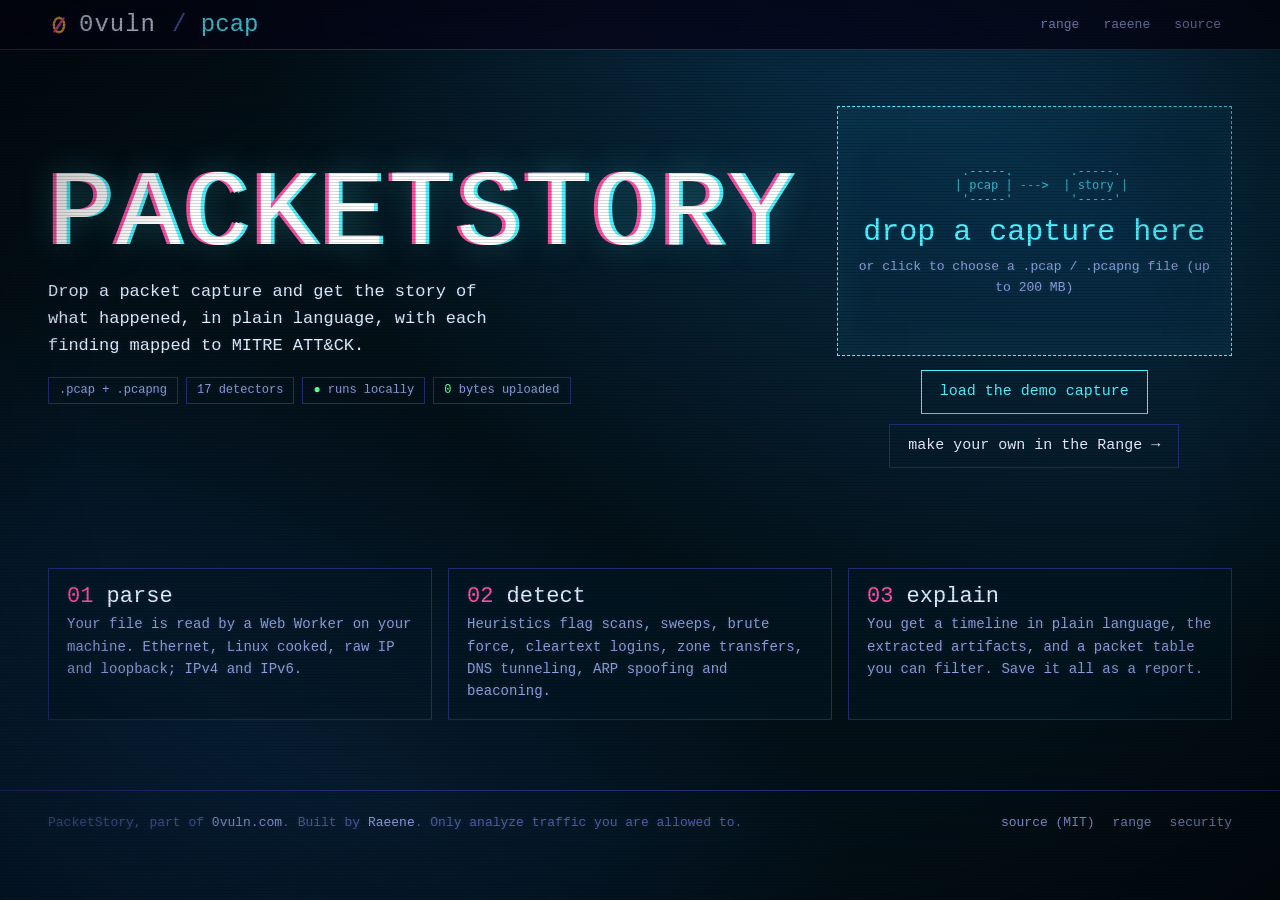
==== index.html @ c7eeff4c "PacketStory 2.0: pcapng, 17 detectors, artifacts, packet table, Range hand-off - pcapng (multi-inter" ====
<!doctype html>
<html lang="en">
<head>
<meta charset="utf-8">
<meta name="viewport" content="width=device-width,initial-scale=1">
<title>PacketStory: drop a capture, get the story</title>
<meta name="description" content="Drop a .pcap or .pcapng file and get the story of what happened in plain language: port scans, brute force, cleartext credentials, DNS tunneling, with MITRE ATT&amp;CK tags. Runs entirely in your browser.">
<link rel="canonical" href="https://pcap.0vuln.com/">
<meta property="og:type" content="website">
<meta property="og:url" content="https://pcap.0vuln.com/">
<meta property="og:title" content="PacketStory: drop a capture, get the story">
<meta property="og:description" content="Plain-language network forensics in your browser. Nothing is uploaded.">
<meta property="og:image" content="https://pcap.0vuln.com/og.png">
<meta name="twitter:card" content="summary_large_image">
<meta name="theme-color" content="#031018">
<link rel="icon" href="/favicon.svg" type="image/svg+xml">
<link rel="preload" href="/vt323.woff2" as="font" type="font/woff2" crossorigin>
<link rel="stylesheet" href="/app.css">
<script src="/app.js" defer></script>
</head>
<body>
<a class="skip" href="#main">skip to content</a>
<header class="ov">
  <a class="ov-logo" href="https://0vuln.com" aria-label="0vuln.com hub"><img src="/favicon.svg" alt="">0vuln</a><span class="ov-crumb">/ <b>pcap</b></span>
  <nav aria-label="0vuln sites"><a href="https://range.0vuln.com">range</a><a href="https://raeene.0vuln.com">raeene</a><a href="https://github.com/Raeene/pcap-site">source</a></nav>
</header>

<main id="main">
  <section class="intro" id="intro">
    <div>
      <h1 class="glitch">PACKETSTORY</h1>
      <p class="tag">Drop a packet capture and get the story of what happened, in plain language, with each finding mapped to MITRE ATT&amp;CK.</p>
      <ul class="badges"><li>.pcap + .pcapng</li><li>17 detectors</li><li><b>&#9679;</b> runs locally</li><li><b>0</b> bytes uploaded</li></ul>
    </div>
    <div>
      <div class="drop" id="drop" role="button" tabindex="0" aria-describedby="drop-help">
        <pre aria-hidden="true">  .-----.        .-----.
  | pcap | ---&gt;  | story |
  '-----'        '-----'</pre>
        <span class="big">drop a capture here</span>
        <span class="small" id="drop-help">or click to choose a .pcap / .pcapng file (up to 200 MB)</span>
      </div>
      <input id="file" type="file" accept=".pcap,.pcapng,.cap,.dmp" hidden>
      <div class="alt">
        <button class="btn" type="button" id="demo">load the demo capture</button>
        <a class="btn ghost" href="https://range.0vuln.com">make your own in the Range &rarr;</a>
      </div>
    </div>
  </section>
  <div id="status" role="status" aria-live="polite"></div>

  <ol class="how" id="how">
    <li><b>parse</b>Your file is read by a Web Worker on your machine. Ethernet, Linux cooked, raw IP and loopback; IPv4 and IPv6.</li>
    <li><b>detect</b>Heuristics flag scans, sweeps, brute force, cleartext logins, zone transfers, DNS tunneling, ARP spoofing and beaconing.</li>
    <li><b>explain</b>You get a timeline in plain language, the extracted artifacts, and a packet table you can filter. Save it all as a report.</li>
  </ol>

  <div id="out"></div>
</main>

<footer class="foot">
  <span>PacketStory, part of <a href="https://0vuln.com">0vuln.com</a>. Built by <a href="https://raeene.0vuln.com">Raeene</a>. Only analyze traffic you are allowed to.</span>
  <nav aria-label="Footer"><a href="https://github.com/Raeene/pcap-site">source (MIT)</a><a href="https://range.0vuln.com">range</a><a href="https://0vuln.com/.well-known/security.txt">security</a></nav>
</footer>
</body>
</html>
---- app.css ----
/* ---- 0vuln shared core (same block on every 0vuln.com site) ---- */
@font-face{font-family:"VT323";src:url("/vt323.woff2") format("woff2");font-display:swap}
:root{--bg:#05061a;--panel:rgba(11,15,50,.66);--panel2:rgba(20,26,80,.5);--ink:#e7ecff;--dim:#929edb;--faint:#525da3;--line:#242d74;
--amb:#ffb938;--cy:#4df3ff;--mg:#ff4fa3;--ok:#6bff95;--red:#ff5470;--acc:var(--cy);--glow:rgba(77,243,255,.35);
--mono:ui-monospace,"JetBrains Mono","Cascadia Mono","SF Mono",Menlo,Consolas,"Liberation Mono",monospace;--pix:"VT323",var(--mono);--pad:clamp(16px,4vw,48px)}
*,*::before,*::after{box-sizing:border-box}
[hidden]{display:none!important}
html{background:var(--bg);-webkit-text-size-adjust:100%;color-scheme:dark}
body{margin:0;min-height:100vh;color:var(--ink);font:15px/1.6 var(--mono);background:var(--bg);text-shadow:0 0 5px rgba(140,170,255,.18)}
body::after{content:"";position:fixed;inset:0;pointer-events:none;z-index:90;background:repeating-linear-gradient(0deg,rgba(0,0,0,.15) 0 1px,transparent 1px 3px),radial-gradient(ellipse at center,transparent 62%,rgba(0,0,0,.5) 100%)}
a{color:var(--acc);text-underline-offset:3px}a:hover{color:var(--ink)}
:focus-visible{outline:2px solid var(--acc);outline-offset:3px}
::selection{background:var(--acc);color:#0b0b14;text-shadow:none}
.skip{position:absolute;left:-999px;top:8px;z-index:100;background:var(--acc);color:#0b0b14;padding:6px 12px;text-shadow:none}.skip:focus{left:8px}
.ov{position:sticky;top:0;z-index:40;display:flex;align-items:center;flex-wrap:wrap;gap:6px 16px;padding:10px var(--pad);background:rgba(5,6,26,.8);-webkit-backdrop-filter:blur(10px);backdrop-filter:blur(10px);border-bottom:1px solid var(--line);font-size:13px;line-height:1}
.ov-logo{display:inline-flex;align-items:center;gap:9px;color:var(--ink);text-decoration:none;font:24px/1 var(--pix);letter-spacing:1px}
.ov-logo img{width:22px;height:22px;display:block}.ov-logo:hover{color:var(--acc)}
.ov-crumb{color:var(--faint);font:24px/1 var(--pix)}.ov-crumb b{color:var(--acc);font-weight:400}
.ov nav{margin-left:auto;display:flex;flex-wrap:wrap;gap:2px}
.ov nav a{color:var(--dim);text-decoration:none;padding:7px 10px;border:1px solid transparent;transition:color .15s,border-color .15s}
.ov nav a:hover{color:var(--ink);border-color:var(--line)}
.ov nav a[aria-current]{color:var(--acc);border-color:var(--acc)}
.ov nav a span{color:var(--mg)}
.glitch{position:relative;margin:0;font:400 1em/.85 var(--pix);color:#fff;letter-spacing:.03em;text-shadow:-.035em 0 var(--mg),.035em 0 var(--cy),0 0 .3em var(--glow)}
.btn{display:inline-flex;align-items:center;gap:10px;padding:9px 18px;border:1px solid var(--acc);background:transparent;color:var(--acc);font:inherit;text-decoration:none;cursor:pointer;text-shadow:none;transition:background .15s,color .15s,box-shadow .15s,transform .15s}
.btn:hover,.btn:focus-visible{background:var(--acc);color:#0b0b14;box-shadow:0 0 26px var(--glow)}
.btn.ghost{border-color:var(--line);color:var(--ink)}.btn.ghost:hover{background:var(--panel2);color:var(--ink);border-color:var(--acc)}
.chips{list-style:none;margin:0;padding:0;display:flex;flex-wrap:wrap;gap:6px}
.chips li{font-size:12px;padding:2px 9px;border:1px solid var(--line);color:var(--dim)}
.foot{position:relative;z-index:2;display:flex;flex-wrap:wrap;justify-content:space-between;gap:10px 24px;padding:22px var(--pad);border-top:1px solid var(--line);color:var(--faint);font-size:13px}
.foot a{color:var(--dim);text-decoration:none}.foot a:hover{color:var(--acc)}
.foot nav{display:flex;flex-wrap:wrap;gap:6px 18px}
.sr{position:absolute;width:1px;height:1px;overflow:hidden;clip-path:inset(50%);white-space:nowrap}
@media (prefers-reduced-motion:reduce){*,*::before,*::after{animation-duration:.001ms!important;animation-iteration-count:1!important;transition-duration:.001ms!important;scroll-behavior:auto!important}}
@media (max-width:640px){.ov{gap:4px 10px}.ov nav{margin-left:0;width:100%}.ov nav a{padding:6px 8px}}
/* ---- end shared core ---- */
/* ---- packetstory ---- */
body{background:radial-gradient(ellipse at 85% -10%,#0b3a5a 0,transparent 55%),radial-gradient(ellipse at -10% 110%,#0a2a4d 0,transparent 50%),#031018 fixed}
main{max-width:1280px;margin:0 auto;padding:36px var(--pad) 70px}
.intro{display:grid;grid-template-columns:1fr 1fr;gap:40px;align-items:center;padding:20px 0 10px}
.intro h1{font-size:clamp(56px,8.5vw,108px)}
.intro .tag{margin:16px 0 18px;font-size:17px;max-width:44ch}
.badges{display:flex;flex-wrap:wrap;gap:8px;margin:0;padding:0;list-style:none}
.badges li{font-size:12px;padding:3px 10px;border:1px solid var(--line);color:var(--dim)}.badges li b{color:var(--ok);font-weight:400}
.drop{display:flex;flex-direction:column;align-items:center;justify-content:center;gap:10px;min-height:250px;padding:30px 20px;border:1px dashed var(--cy);text-align:center;cursor:pointer;background:rgba(10,60,90,.22);box-shadow:inset 0 0 50px rgba(77,243,255,.06);transition:background .15s,box-shadow .15s,border-style .15s}
.drop:hover,.drop:focus-visible,.drop.on,body.dragging .drop{border-style:solid;background:rgba(10,60,90,.45);box-shadow:0 0 30px rgba(77,243,255,.25),inset 0 0 60px rgba(77,243,255,.1);outline:0}
.drop .big{font:400 30px/1 var(--pix);color:var(--cy)}
.drop .small{font-size:13px;color:var(--dim)}
.drop pre{margin:0;color:var(--cy);opacity:.7;font-size:12px;line-height:1.2}
.alt{display:flex;flex-wrap:wrap;gap:10px;justify-content:center;margin-top:14px}
.how{display:grid;grid-template-columns:repeat(3,1fr);gap:16px;margin:46px 0 0;padding:0;list-style:none;counter-reset:s}
.how li{padding:16px 18px;border:1px solid var(--line);background:rgba(3,22,36,.55);color:var(--dim);font-size:14px}
.how li b{display:block;font:400 22px/1.1 var(--pix);color:var(--ink);margin-bottom:4px}
.how li b::before{counter-increment:s;content:"0" counter(s) " ";color:var(--mg)}
#status{margin:20px 0 0;min-height:1.6em;color:var(--dim)}
#status.err{color:var(--red)}
.prog{height:6px;margin-top:8px;background:rgba(77,243,255,.1)}.prog i{display:block;height:100%;width:0;background:var(--cy);box-shadow:0 0 10px var(--cy);transition:width .15s}
h2{margin:40px 0 14px;font:400 30px/1 var(--pix);color:var(--cy)}h2::before{content:"## ";color:var(--mg)}
h2 small{font:13px var(--mono);color:var(--faint);margin-left:8px}
.bar-top{position:sticky;top:45px;z-index:20;display:flex;flex-wrap:wrap;align-items:center;gap:10px 16px;padding:12px 0;margin-top:10px;background:linear-gradient(#031018 70%,transparent);}
.bar-top .file{font:400 26px/1 var(--pix);color:var(--ink);word-break:break-all}.bar-top .file small{font:12px var(--mono);color:var(--faint);margin-left:8px}
.bar-top .sp{flex:1}
.tiles{display:grid;grid-template-columns:repeat(auto-fit,minmax(150px,1fr));gap:12px;margin-top:8px}
.tile{padding:14px 16px;border:1px solid var(--line);background:rgba(3,22,36,.6)}
.tile b{display:block;font:400 36px/1 var(--pix);color:var(--ink)}.tile span{font-size:12px;color:var(--faint)}
.tile.alert b{color:var(--red)}.tile.warn b{color:var(--amb)}.tile.ok b{color:var(--ok)}
.tl-svg{display:block;width:100%;height:110px;border:1px solid var(--line);background:rgba(3,22,36,.55)}
.tl-axis{display:flex;justify-content:space-between;font-size:11px;color:var(--faint);margin-top:4px}
.story{list-style:none;margin:0;padding:0;border-left:2px solid var(--line)}
.story li{position:relative;display:grid;grid-template-columns:96px 1fr;gap:4px 14px;padding:10px 0 10px 18px}
.story li::before{content:"";position:absolute;left:-6px;top:16px;width:10px;height:10px;background:var(--faint)}
.story li.alert::before{background:var(--red);box-shadow:0 0 10px var(--red)}.story li.warn::before{background:var(--amb);box-shadow:0 0 8px var(--amb)}
.story .t{color:var(--faint);font-size:13px;padding-top:2px}
.story .x{color:var(--ink)}.story li.alert .x{color:#ffc2cc}.story li.info .x{color:var(--dim)}
.story .m{display:flex;flex-wrap:wrap;gap:6px 14px;grid-column:2;font-size:12px}
.story .m a{color:var(--cy)}.story .m button{background:none;border:0;padding:0;color:var(--dim);font:inherit;cursor:pointer;text-decoration:underline;text-underline-offset:3px}.story .m button:hover{color:var(--ink)}
.sev{display:inline-block;padding:0 6px;font-size:11px;border:1px solid currentColor;margin-right:6px;vertical-align:1px}.alert .sev{color:var(--red)}.warn .sev{color:var(--amb)}.info .sev{color:var(--faint)}
.clean{padding:18px;border:1px solid var(--line);color:var(--ok)}
.cols{display:grid;grid-template-columns:repeat(auto-fit,minmax(min(100%,380px),1fr));gap:0 28px}
.hb{display:grid;grid-template-columns:minmax(80px,auto) 1fr auto;gap:6px 12px;align-items:center;font-size:13px}
.hb button{all:unset;cursor:pointer;color:var(--ink);overflow:hidden;text-overflow:ellipsis;white-space:nowrap}.hb button:hover,.hb button:focus-visible{color:var(--cy);text-decoration:underline}
.hb .track{height:10px;background:rgba(77,243,255,.07)}.hb .track i{display:block;height:100%;background:linear-gradient(90deg,var(--cy),var(--mg))}
.hb .n{color:var(--dim);text-align:right;font-variant-numeric:tabular-nums}
.tbl{width:100%;border-collapse:collapse;font-size:13px}
.tbl th{text-align:left;font-weight:400;color:var(--faint);border-bottom:1px solid var(--line);padding:6px 8px;white-space:nowrap}
.tbl td{padding:5px 8px;border-bottom:1px solid rgba(36,45,116,.45);vertical-align:top}
.tbl tr:hover td{background:rgba(77,243,255,.05)}
.tbl .num{text-align:right;font-variant-numeric:tabular-nums;color:var(--dim)}
.tbl .muted{color:var(--dim)}
.scroll{overflow-x:auto;border:1px solid var(--line);background:rgba(3,22,36,.55)}
.pkts{max-height:560px;overflow:auto}
.pkts thead th{position:sticky;top:0;background:#04162a}
.pkts td.info{white-space:pre;max-width:0;width:50%;overflow:hidden;text-overflow:ellipsis}
.pk-ARP td.p{color:var(--amb)}.pk-DNS td.p{color:var(--cy)}.pk-HTTP td.p,.pk-FTP td.p,.pk-Telnet td.p,.pk-IMAP td.p,.pk-POP3 td.p,.pk-SNMP td.p{color:var(--mg)}.pk-ICMP td.p{color:var(--ok)}
.filter{display:flex;gap:10px;align-items:center;margin-bottom:10px}
.filter input{flex:1;min-width:0;padding:9px 12px;border:1px solid var(--line);background:rgba(3,22,36,.8);color:var(--ink);font:inherit}
.filter input:focus{border-color:var(--cy);outline:0;box-shadow:0 0 0 1px var(--cy)}
.filter .cnt{color:var(--faint);font-size:12px;white-space:nowrap}
.hint{font-size:12px;color:var(--faint);margin:0 0 10px}.hint code{color:var(--dim)}
.masked{color:var(--amb)}
@media (max-width:900px){.intro{grid-template-columns:1fr}.how{grid-template-columns:1fr}.story li{grid-template-columns:1fr}.story .m{grid-column:1}.bar-top{position:static}}
@media print{body::after,.ov,.foot,.drop,.alt,.bar-top button,.filter,.pkts-wrap{display:none!important}}
.lnk{all:unset;cursor:pointer;color:var(--ink)}.lnk:hover,.lnk:focus-visible{color:var(--cy);text-decoration:underline}
.story li{grid-template-columns:96px minmax(0,1fr)}.story .x,.tbl td{overflow-wrap:anywhere}
.hb{grid-template-columns:minmax(0,max-content) minmax(60px,1fr) auto}.hb button{max-width:46vw}
@media (max-width:900px){.story li{grid-template-columns:minmax(0,1fr)}.bar-top .btn{padding:7px 12px}}
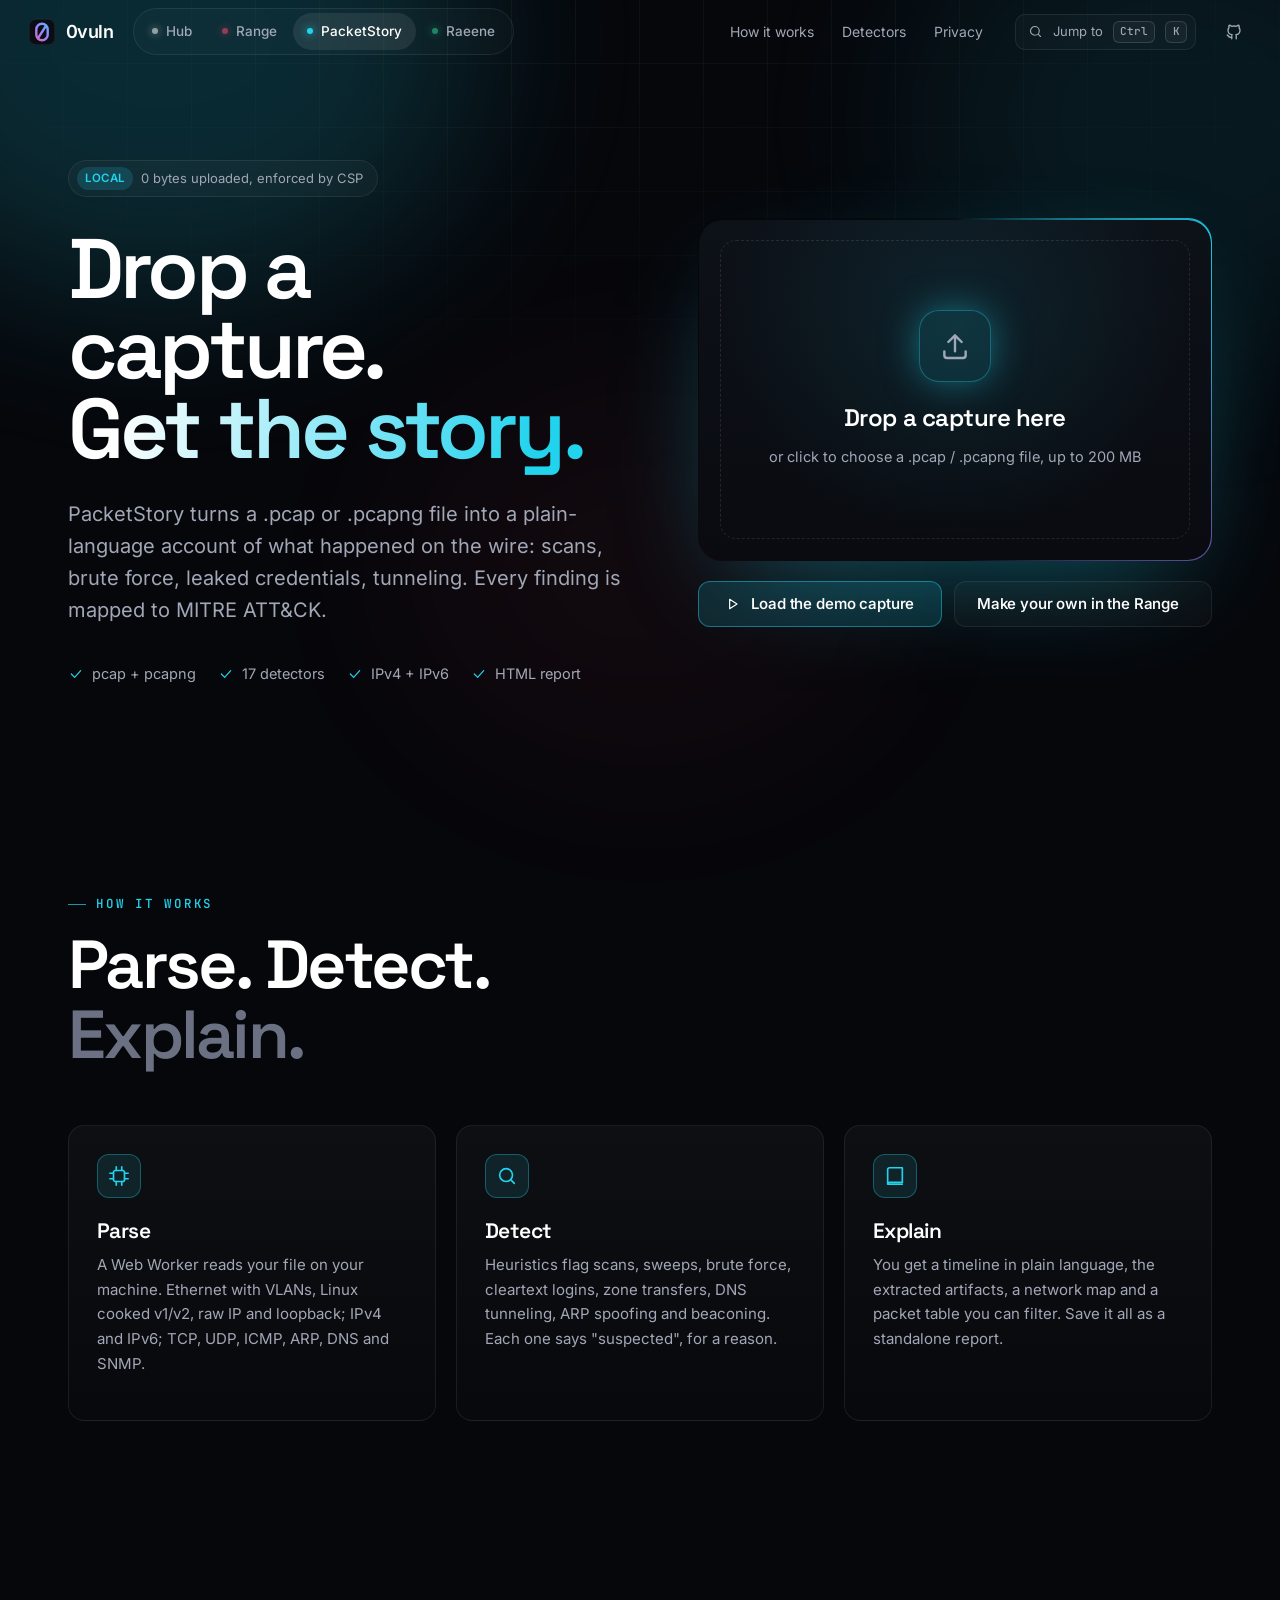
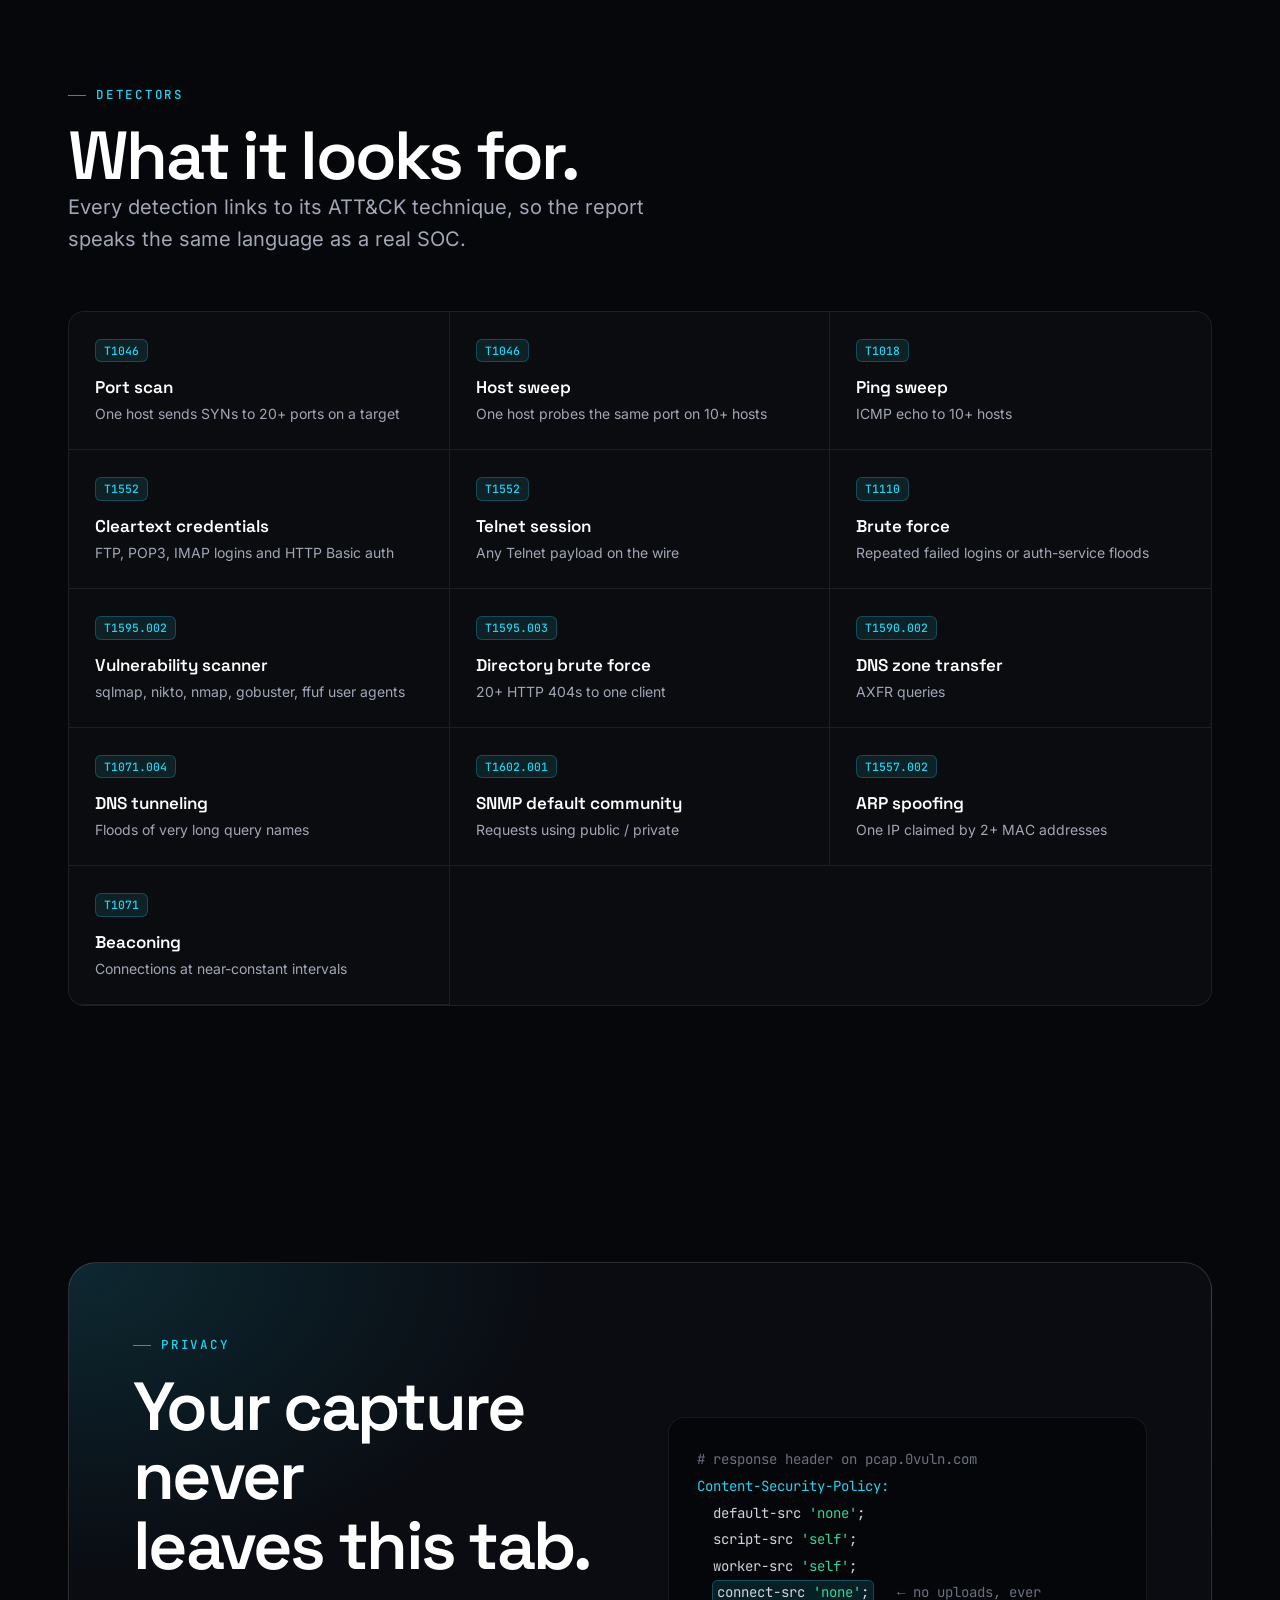
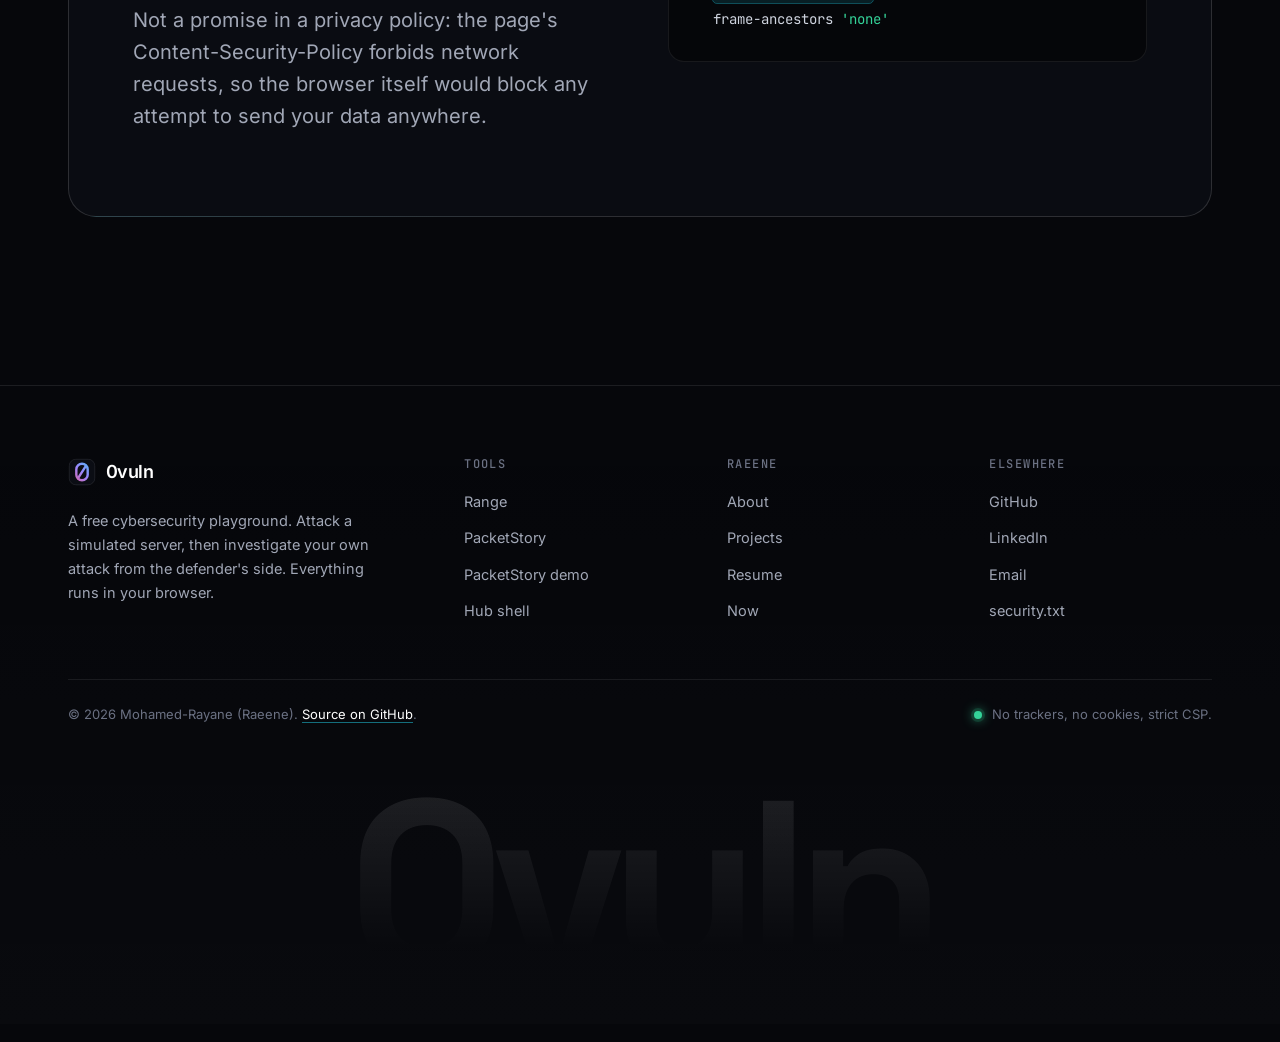
==== commit aa6fba02: "Full redo: sleek dark design shared across all 0vuln sites - One design system (ds.css/ds.js) on eve" ====
--- a/index.html
+++ b/index.html
@@ -1,5 +1,5 @@
 <!doctype html>
-<html lang="en">
+<html lang="en" class="no-js">
 <head>
 <meta charset="utf-8">
 <meta name="viewport" content="width=device-width,initial-scale=1">
@@ -7,60 +7,142 @@
 <meta name="description" content="Drop a .pcap or .pcapng file and get the story of what happened in plain language: port scans, brute force, cleartext credentials, DNS tunneling, with MITRE ATT&amp;CK tags. Runs entirely in your browser.">
 <link rel="canonical" href="https://pcap.0vuln.com/">
 <meta property="og:type" content="website">
+<meta property="og:site_name" content="0vuln">
 <meta property="og:url" content="https://pcap.0vuln.com/">
 <meta property="og:title" content="PacketStory: drop a capture, get the story">
-<meta property="og:description" content="Plain-language network forensics in your browser. Nothing is uploaded.">
+<meta property="og:description" content="Drop a .pcap or .pcapng file and get the story of what happened in plain language: port scans, brute force, cleartext credentials, DNS tunneling, with MITRE ATT&amp;CK tags. Runs entirely in your browser.">
 <meta property="og:image" content="https://pcap.0vuln.com/og.png">
 <meta name="twitter:card" content="summary_large_image">
-<meta name="theme-color" content="#031018">
+<meta name="theme-color" content="#06070b">
 <link rel="icon" href="/favicon.svg" type="image/svg+xml">
-<link rel="preload" href="/vt323.woff2" as="font" type="font/woff2" crossorigin>
-<link rel="stylesheet" href="/app.css">
-<script src="/app.js" defer></script>
+<link rel="preload" href="/fonts/inter.woff2" as="font" type="font/woff2" crossorigin>
+<link rel="preload" href="/fonts/space-grotesk.woff2" as="font" type="font/woff2" crossorigin>
+<link rel="stylesheet" href="/ds.css"><link rel="stylesheet" href="/app.css">
+<script src="/ds.js" defer></script><script src="/app.js" defer></script>
 </head>
-<body>
-<a class="skip" href="#main">skip to content</a>
-<header class="ov">
-  <a class="ov-logo" href="https://0vuln.com" aria-label="0vuln.com hub"><img src="/favicon.svg" alt="">0vuln</a><span class="ov-crumb">/ <b>pcap</b></span>
-  <nav aria-label="0vuln sites"><a href="https://range.0vuln.com">range</a><a href="https://raeene.0vuln.com">raeene</a><a href="https://github.com/Raeene/pcap-site">source</a></nav>
+<body data-site="pcap">
+<a class="skip" href="#main">Skip to content</a>
+<div class="bg-fx" aria-hidden="true"><i></i><i></i><i></i></div>
+<header class="nav" id="top">
+  <div class="wrap">
+    <a class="logo" href="https://0vuln.com/" aria-label="0vuln home"><img src="/favicon.svg" alt="" width="28" height="28"><span>0vuln</span></a>
+    <nav class="sites" aria-label="0vuln sites"><a class="s-hub" href="https://0vuln.com/">Hub</a><a class="s-range" href="https://range.0vuln.com/">Range</a><a class="s-pcap" href="https://pcap.0vuln.com/" aria-current="page">PacketStory</a><a class="s-raeene" href="https://raeene.0vuln.com/">Raeene</a></nav>
+    <span class="sp"></span>
+    <nav class="subnav" aria-label="On this site"><a href="/#how">How it works</a><a href="/#detectors">Detectors</a><a href="/#privacy">Privacy</a></nav>
+    <button class="k-btn" type="button" data-cmdk aria-label="Open command menu"><svg viewBox="0 0 24 24" fill="none" stroke="currentColor" stroke-width="1.8" stroke-linecap="round" stroke-linejoin="round" aria-hidden="true"><circle cx="11" cy="11" r="7"/><path d="m20 20-3.5-3.5"/></svg><span class="k-label">Jump to</span><span class="kbd k-mod">Ctrl</span><span class="kbd">K</span></button>
+    <a class="icon-btn gh" href="https://github.com/Raeene/pcap-site" aria-label="Source code on GitHub"><svg viewBox="0 0 24 24" fill="none" stroke="currentColor" stroke-width="1.8" stroke-linecap="round" stroke-linejoin="round" aria-hidden="true"><path d="M9 19c-4.3 1.4-4.3-2.5-6-3m12 5v-3.5c0-1 .1-1.4-.5-2 2.8-.3 5.5-1.4 5.5-6a4.6 4.6 0 0 0-1.3-3.2 4.2 4.2 0 0 0-.1-3.2s-1.1-.3-3.5 1.3a12 12 0 0 0-6.2 0C6.5 2.8 5.4 3.1 5.4 3.1a4.2 4.2 0 0 0-.1 3.2A4.6 4.6 0 0 0 4 9.5c0 4.6 2.7 5.7 5.5 6-.6.6-.6 1.2-.5 2V21"/></svg></a>
+  </div>
 </header>
+<div class="drag-ov" aria-hidden="true"><div><svg viewBox="0 0 24 24" fill="none" stroke="currentColor" stroke-width="1.8" stroke-linecap="round" stroke-linejoin="round" aria-hidden="true"><path d="M12 16V4M7 9l5-5 5 5M4 16v3a2 2 0 0 0 2 2h12a2 2 0 0 0 2-2v-3"/></svg><b>Drop to analyze</b><span>Parsed on your machine. Nothing is uploaded.</span></div></div>
+<main id="main">
 
-<main id="main">
-  <section class="intro" id="intro">
-    <div>
-      <h1 class="glitch">PACKETSTORY</h1>
-      <p class="tag">Drop a packet capture and get the story of what happened, in plain language, with each finding mapped to MITRE ATT&amp;CK.</p>
-      <ul class="badges"><li>.pcap + .pcapng</li><li>17 detectors</li><li><b>&#9679;</b> runs locally</li><li><b>0</b> bytes uploaded</li></ul>
-    </div>
-    <div>
-      <div class="drop" id="drop" role="button" tabindex="0" aria-describedby="drop-help">
-        <pre aria-hidden="true">  .-----.        .-----.
-  | pcap | ---&gt;  | story |
-  '-----'        '-----'</pre>
-        <span class="big">drop a capture here</span>
-        <span class="small" id="drop-help">or click to choose a .pcap / .pcapng file (up to 200 MB)</span>
+  <div id="landing">
+    <section class="ps-hero">
+      <div class="wrap ps-grid">
+        <div>
+          <span class="pill rise"><b>LOCAL</b>0 bytes uploaded, enforced by CSP</span>
+          <h1 class="h-display rise d1">Drop a capture.<br><span class="grad-acc">Get the story.</span></h1>
+          <p class="lead rise d2">PacketStory turns a .pcap or .pcapng file into a plain-language account of what happened on the wire: scans, brute force, leaked credentials, tunneling. Every finding is mapped to MITRE ATT&amp;CK.</p>
+          <ul class="ps-badges rise d3"><li><svg viewBox="0 0 24 24" fill="none" stroke="currentColor" stroke-width="1.8" stroke-linecap="round" stroke-linejoin="round" aria-hidden="true"><path d="m5 12 5 5 9-10"/></svg>pcap + pcapng</li><li><svg viewBox="0 0 24 24" fill="none" stroke="currentColor" stroke-width="1.8" stroke-linecap="round" stroke-linejoin="round" aria-hidden="true"><path d="m5 12 5 5 9-10"/></svg>17 detectors</li><li><svg viewBox="0 0 24 24" fill="none" stroke="currentColor" stroke-width="1.8" stroke-linecap="round" stroke-linejoin="round" aria-hidden="true"><path d="m5 12 5 5 9-10"/></svg>IPv4 + IPv6</li><li><svg viewBox="0 0 24 24" fill="none" stroke="currentColor" stroke-width="1.8" stroke-linecap="round" stroke-linejoin="round" aria-hidden="true"><path d="m5 12 5 5 9-10"/></svg>HTML report</li></ul>
+        </div>
+        <div class="rise d3">
+          <div class="drop" id="drop" role="button" tabindex="0" aria-describedby="drop-help">
+            <div class="drop-in">
+              <span class="drop-ic"><svg viewBox="0 0 24 24" fill="none" stroke="currentColor" stroke-width="1.8" stroke-linecap="round" stroke-linejoin="round" aria-hidden="true"><path d="M12 16V4M7 9l5-5 5 5M4 16v3a2 2 0 0 0 2 2h12a2 2 0 0 0 2-2v-3"/></svg></span>
+              <b>Drop a capture here</b>
+              <span id="drop-help">or click to choose a .pcap / .pcapng file, up to 200 MB</span>
+            </div>
+          </div>
+          <input id="file" type="file" accept=".pcap,.pcapng,.cap,.dmp" hidden>
+          <div class="drop-alt">
+            <button class="btn btn-acc" type="button" id="demo"><svg viewBox="0 0 24 24" fill="none" stroke="currentColor" stroke-width="1.8" stroke-linecap="round" stroke-linejoin="round" aria-hidden="true"><path d="M7 5v14l11-7z"/></svg>Load the demo capture</button>
+            <a class="btn btn-ghost" href="https://range.0vuln.com/">Make your own in the Range<svg class="arrow" viewBox="0 0 24 24" fill="none" stroke="currentColor" stroke-width="1.8" stroke-linecap="round" stroke-linejoin="round" aria-hidden="true"><path d="M5 12h14M13 6l6 6-6 6"/></svg></a>
+          </div>
+          <div id="status" role="status" aria-live="polite"></div>
+        </div>
       </div>
-      <input id="file" type="file" accept=".pcap,.pcapng,.cap,.dmp" hidden>
-      <div class="alt">
-        <button class="btn" type="button" id="demo">load the demo capture</button>
-        <a class="btn ghost" href="https://range.0vuln.com">make your own in the Range &rarr;</a>
+    </section>
+
+    <section class="section" id="how">
+      <div class="wrap">
+        <div class="section-head reveal"><p class="eyebrow">How it works</p><h2 class="h-1">Parse. Detect.<br><span class="dim">Explain.</span></h2></div>
+        <div class="grid g3">
+          <div class="card reveal"><span class="ic"><svg viewBox="0 0 24 24" fill="none" stroke="currentColor" stroke-width="1.8" stroke-linecap="round" stroke-linejoin="round" aria-hidden="true"><rect x="6" y="6" width="12" height="12" rx="2"/><path d="M9 2v4M15 2v4M9 18v4M15 18v4M2 9h4M2 15h4M18 9h4M18 15h4"/></svg></span><h3>Parse</h3><p>A Web Worker reads your file on your machine. Ethernet with VLANs, Linux cooked v1/v2, raw IP and loopback; IPv4 and IPv6; TCP, UDP, ICMP, ARP, DNS and SNMP.</p></div>
+          <div class="card reveal d1"><span class="ic"><svg viewBox="0 0 24 24" fill="none" stroke="currentColor" stroke-width="1.8" stroke-linecap="round" stroke-linejoin="round" aria-hidden="true"><circle cx="11" cy="11" r="7"/><path d="m20 20-3.5-3.5"/></svg></span><h3>Detect</h3><p>Heuristics flag scans, sweeps, brute force, cleartext logins, zone transfers, DNS tunneling, ARP spoofing and beaconing. Each one says "suspected", for a reason.</p></div>
+          <div class="card reveal d2"><span class="ic"><svg viewBox="0 0 24 24" fill="none" stroke="currentColor" stroke-width="1.8" stroke-linecap="round" stroke-linejoin="round" aria-hidden="true"><path d="M4 19V5a2 2 0 0 1 2-2h14v16H6a2 2 0 0 0-2 2zm0 0a2 2 0 0 0 2 2h14"/></svg></span><h3>Explain</h3><p>You get a timeline in plain language, the extracted artifacts, a network map and a packet table you can filter. Save it all as a standalone report.</p></div>
+        </div>
+      </div>
+    </section>
+
+    <section class="section" id="detectors">
+      <div class="wrap">
+        <div class="section-head reveal"><p class="eyebrow">Detectors</p><h2 class="h-1">What it looks for.</h2><p class="lead">Every detection links to its ATT&amp;CK technique, so the report speaks the same language as a real SOC.</p></div>
+        <div class="det-grid reveal">
+          <div class="det"><span class="tid">T1046</span><b>Port scan</b><p>One host sends SYNs to 20+ ports on a target</p></div>
+          <div class="det"><span class="tid">T1046</span><b>Host sweep</b><p>One host probes the same port on 10+ hosts</p></div>
+          <div class="det"><span class="tid">T1018</span><b>Ping sweep</b><p>ICMP echo to 10+ hosts</p></div>
+          <div class="det"><span class="tid">T1552</span><b>Cleartext credentials</b><p>FTP, POP3, IMAP logins and HTTP Basic auth</p></div>
+          <div class="det"><span class="tid">T1552</span><b>Telnet session</b><p>Any Telnet payload on the wire</p></div>
+          <div class="det"><span class="tid">T1110</span><b>Brute force</b><p>Repeated failed logins or auth-service floods</p></div>
+          <div class="det"><span class="tid">T1595.002</span><b>Vulnerability scanner</b><p>sqlmap, nikto, nmap, gobuster, ffuf user agents</p></div>
+          <div class="det"><span class="tid">T1595.003</span><b>Directory brute force</b><p>20+ HTTP 404s to one client</p></div>
+          <div class="det"><span class="tid">T1590.002</span><b>DNS zone transfer</b><p>AXFR queries</p></div>
+          <div class="det"><span class="tid">T1071.004</span><b>DNS tunneling</b><p>Floods of very long query names</p></div>
+          <div class="det"><span class="tid">T1602.001</span><b>SNMP default community</b><p>Requests using public / private</p></div>
+          <div class="det"><span class="tid">T1557.002</span><b>ARP spoofing</b><p>One IP claimed by 2+ MAC addresses</p></div>
+          <div class="det"><span class="tid">T1071</span><b>Beaconing</b><p>Connections at near-constant intervals</p></div>
+        </div>
+      </div>
+    </section>
+
+    <section class="section" id="privacy">
+      <div class="wrap">
+        <div class="priv reveal">
+          <div>
+            <p class="eyebrow">Privacy</p>
+            <h2 class="h-1">Your capture never<br>leaves this tab.</h2>
+            <p class="lead">Not a promise in a privacy policy: the page's Content-Security-Policy forbids network requests, so the browser itself would block any attempt to send your data anywhere.</p>
+          </div>
+          <pre class="csp"><span class="d"># response header on pcap.0vuln.com</span>
+<span class="k">Content-Security-Policy:</span>
+  default-src <span class="s">'none'</span>;
+  script-src <span class="s">'self'</span>;
+  worker-src <span class="s">'self'</span>;
+  <span class="hl">connect-src <span class="s">'none'</span>;</span>   <span class="d">&larr; no uploads, ever</span>
+  frame-ancestors <span class="s">'none'</span></pre>
+        </div>
+      </div>
+    </section>
+  </div>
+
+  <div id="dash" hidden>
+    <div class="dash-bar">
+      <div class="wrap db-in">
+        <div class="db-file"><span class="db-ic"><svg viewBox="0 0 24 24" fill="none" stroke="currentColor" stroke-width="1.8" stroke-linecap="round" stroke-linejoin="round" aria-hidden="true"><path d="M14 3H6a2 2 0 0 0-2 2v14a2 2 0 0 0 2 2h12a2 2 0 0 0 2-2V9z"/><path d="M14 3v6h6"/></svg></span><div><b id="db-name">capture.pcap</b><span id="db-meta"></span></div></div>
+        <nav class="db-tabs" aria-label="Report sections"><a href="#s-overview">Overview</a><a href="#s-story">Story</a><a href="#s-artifacts" id="tab-art">Artifacts</a><a href="#s-network">Network</a><a href="#s-packets">Packets</a></nav>
+        <div class="db-act"><button class="btn btn-ghost btn-sm" type="button" id="again"><svg viewBox="0 0 24 24" fill="none" stroke="currentColor" stroke-width="1.8" stroke-linecap="round" stroke-linejoin="round" aria-hidden="true"><path d="M12 16V4M7 9l5-5 5 5M4 16v3a2 2 0 0 0 2 2h12a2 2 0 0 0 2-2v-3"/></svg>New file</button><button class="btn btn-primary btn-sm" type="button" id="save"><svg viewBox="0 0 24 24" fill="none" stroke="currentColor" stroke-width="1.8" stroke-linecap="round" stroke-linejoin="round" aria-hidden="true"><path d="M12 4v12M7 11l5 5 5-5M4 16v3a2 2 0 0 0 2 2h12a2 2 0 0 0 2-2v-3"/></svg>Save report</button></div>
       </div>
     </div>
-  </section>
-  <div id="status" role="status" aria-live="polite"></div>
-
-  <ol class="how" id="how">
-    <li><b>parse</b>Your file is read by a Web Worker on your machine. Ethernet, Linux cooked, raw IP and loopback; IPv4 and IPv6.</li>
-    <li><b>detect</b>Heuristics flag scans, sweeps, brute force, cleartext logins, zone transfers, DNS tunneling, ARP spoofing and beaconing.</li>
-    <li><b>explain</b>You get a timeline in plain language, the extracted artifacts, and a packet table you can filter. Save it all as a report.</li>
-  </ol>
-
-  <div id="out"></div>
+    <div class="wrap" id="out"></div>
+  </div>
 </main>
-
 <footer class="foot">
-  <span>PacketStory, part of <a href="https://0vuln.com">0vuln.com</a>. Built by <a href="https://raeene.0vuln.com">Raeene</a>. Only analyze traffic you are allowed to.</span>
-  <nav aria-label="Footer"><a href="https://github.com/Raeene/pcap-site">source (MIT)</a><a href="https://range.0vuln.com">range</a><a href="https://0vuln.com/.well-known/security.txt">security</a></nav>
+  <div class="wrap">
+    <div class="foot-grid">
+      <div>
+        <a class="logo" href="https://0vuln.com/"><img src="/favicon.svg" alt="" width="28" height="28"><span>0vuln</span></a>
+        <p class="blurb">A free cybersecurity playground. Attack a simulated server, then investigate your own attack from the defender's side. Everything runs in your browser.</p>
+      </div>
+      <div><h4>Tools</h4><ul><li><a href="https://range.0vuln.com/">Range</a></li><li><a href="https://pcap.0vuln.com/">PacketStory</a></li><li><a href="https://pcap.0vuln.com/#demo">PacketStory demo</a></li><li><a href="https://0vuln.com/#shell">Hub shell</a></li></ul></div>
+      <div><h4>Raeene</h4><ul><li><a href="https://raeene.0vuln.com/about/">About</a></li><li><a href="https://raeene.0vuln.com/projects/">Projects</a></li><li><a href="https://raeene.0vuln.com/resume/">Resume</a></li><li><a href="https://raeene.0vuln.com/now/">Now</a></li></ul></div>
+      <div><h4>Elsewhere</h4><ul><li><a href="https://github.com/Raeene">GitHub</a></li><li><a href="https://www.linkedin.com/in/ray-safi-938491195/">LinkedIn</a></li><li><a href="mailto:raaene@protonmail.com">Email</a></li><li><a href="https://0vuln.com/.well-known/security.txt">security.txt</a></li></ul></div>
+    </div>
+    <div class="foot-bot">
+      <span>&copy; <span data-year>2026</span> Mohamed-Rayane (Raeene). <a class="link" href="https://github.com/Raeene/pcap-site">Source on GitHub</a>.</span>
+      <span class="status"><span class="dot"></span>No trackers, no cookies, strict CSP.</span>
+    </div>
+    <div class="foot-word" aria-hidden="true">0vuln</div>
+  </div>
 </footer>
 </body>
 </html>
--- a/ds.css
+++ b/ds.css
@@ -0,0 +1,278 @@
+/* =====================================================================
+   0vuln design system (shared, identical on every *.0vuln.com site)
+   Edit in one place, copy to all four repos.
+   ===================================================================== */
+@font-face { font-family: "Inter"; src: url("/fonts/inter.woff2") format("woff2"); font-weight: 100 900; font-display: swap; }
+@font-face { font-family: "Space Grotesk"; src: url("/fonts/space-grotesk.woff2") format("woff2"); font-weight: 300 700; font-display: swap; }
+@font-face { font-family: "JetBrains Mono"; src: url("/fonts/jetbrains-mono.woff2") format("woff2"); font-weight: 100 800; font-display: swap; }
+
+:root {
+  --bg: #06070b;
+  --bg-2: #0a0c12;
+  --bg-3: #0f121a;
+  --panel: rgba(255, 255, 255, .025);
+  --panel-2: rgba(255, 255, 255, .045);
+  --line: rgba(255, 255, 255, .075);
+  --line-2: rgba(255, 255, 255, .14);
+  --text: #eceef4;
+  --muted: #a1a7b6;
+  --dim: #6b7183;
+  --red: #ff4d6d;
+  --violet: #9b87ff;
+  --cyan: #22d3ee;
+  --green: #34d399;
+  --amber: #fbbf24;
+  --brand: linear-gradient(100deg, var(--red) 0%, var(--violet) 50%, var(--cyan) 100%);
+  --acc: var(--violet);
+  --acc-rgb: 155, 135, 255;
+  --sans: "Inter", ui-sans-serif, system-ui, -apple-system, "Segoe UI", Roboto, sans-serif;
+  --display: "Space Grotesk", "Inter", ui-sans-serif, system-ui, sans-serif;
+  --mono: "JetBrains Mono", ui-monospace, "SF Mono", Menlo, Consolas, monospace;
+  --r: 16px;
+  --r-sm: 10px;
+  --w: 1200px;
+  --nav-h: 64px;
+  --ease: cubic-bezier(.2, .7, .2, 1);
+  color-scheme: dark;
+}
+body[data-site="range"] { --acc: var(--red); --acc-rgb: 255, 77, 109; }
+body[data-site="pcap"] { --acc: var(--cyan); --acc-rgb: 34, 211, 238; }
+body[data-site="raeene"] { --acc: var(--green); --acc-rgb: 52, 211, 153; }
+
+*, *::before, *::after { box-sizing: border-box; }
+html { -webkit-text-size-adjust: 100%; scroll-behavior: smooth; scroll-padding-top: calc(var(--nav-h) + 24px); }
+body { margin: 0; min-height: 100vh; background: var(--bg); color: var(--text); font: 16px/1.65 var(--sans); font-feature-settings: "cv11", "ss01", "ss03", "zero"; -webkit-font-smoothing: antialiased; -moz-osx-font-smoothing: grayscale; overflow-x: hidden; }
+img, svg, canvas { display: block; max-width: 100%; }
+a { color: inherit; text-decoration: none; }
+button, input, select, textarea { font: inherit; color: inherit; }
+button { cursor: pointer; background: none; border: 0; padding: 0; }
+[hidden] { display: none !important; }
+::selection { background: rgba(var(--acc-rgb), .35); color: #fff; }
+:focus-visible { outline: 2px solid var(--acc); outline-offset: 3px; border-radius: 6px; }
+code, kbd, pre, .mono { font-family: var(--mono); font-feature-settings: normal; }
+code { font-size: .88em; padding: .12em .42em; border-radius: 6px; background: var(--panel-2); border: 1px solid var(--line); color: #fff; }
+p { margin: 0 0 1em; }
+h1, h2, h3, h4 { font-family: var(--display); font-weight: 600; letter-spacing: -.025em; line-height: 1.08; margin: 0; color: #fff; }
+
+.skip { position: absolute; left: 16px; top: -60px; z-index: 100; padding: 10px 16px; border-radius: 10px; background: #fff; color: #000; font-weight: 600; }
+.skip:focus { top: 12px; }
+
+/* ---------- ambient background ---------- */
+.bg-fx { position: fixed; inset: 0; z-index: -1; pointer-events: none; overflow: hidden; }
+.bg-fx::before { content: ""; position: absolute; inset: -1px; background-image: linear-gradient(var(--line) 1px, transparent 1px), linear-gradient(90deg, var(--line) 1px, transparent 1px); background-size: 64px 64px; mask-image: radial-gradient(ellipse 80% 60% at 50% 0%, #000 10%, transparent 75%); -webkit-mask-image: radial-gradient(ellipse 80% 60% at 50% 0%, #000 10%, transparent 75%); opacity: .55; }
+.bg-fx i { position: absolute; border-radius: 50%; filter: blur(90px); opacity: .32; animation: drift 26s var(--ease) infinite alternate; }
+.bg-fx i:nth-child(1) { width: 640px; height: 520px; left: -160px; top: -220px; background: rgba(var(--acc-rgb), .55); }
+.bg-fx i:nth-child(2) { width: 560px; height: 480px; right: -180px; top: -120px; background: rgba(34, 211, 238, .28); animation-delay: -9s; }
+.bg-fx i:nth-child(3) { width: 520px; height: 420px; left: 30%; top: 40vh; background: rgba(255, 77, 109, .14); animation-delay: -17s; }
+@keyframes drift { to { transform: translate3d(80px, 60px, 0) scale(1.15); } }
+
+/* ---------- layout ---------- */
+.wrap { width: 100%; max-width: var(--w); margin: 0 auto; padding: 0 28px; }
+.section { padding: 128px 0; position: relative; }
+.section.tight { padding: 88px 0; }
+.section-head { max-width: 720px; margin-bottom: 56px; }
+.section-head.center { margin-left: auto; margin-right: auto; text-align: center; }
+.eyebrow { display: inline-flex; align-items: center; gap: 10px; font: 500 12.5px/1 var(--mono); letter-spacing: .14em; text-transform: uppercase; color: var(--acc); margin-bottom: 20px; }
+.eyebrow::before { content: ""; width: 18px; height: 1px; background: currentColor; opacity: .7; }
+.h-display { font-size: clamp(48px, 8.4vw, 112px); letter-spacing: -.045em; line-height: .95; font-weight: 600; }
+.h-1 { font-size: clamp(38px, 5.4vw, 68px); letter-spacing: -.04em; line-height: 1.02; }
+.h-2 { font-size: clamp(30px, 3.8vw, 48px); letter-spacing: -.035em; }
+.h-3 { font-size: 22px; letter-spacing: -.02em; }
+.lead { font-size: clamp(17px, 1.6vw, 20px); line-height: 1.6; color: var(--muted); max-width: 640px; }
+.muted { color: var(--muted); }
+.dim { color: var(--dim); }
+.grad { background: var(--brand); -webkit-background-clip: text; background-clip: text; color: transparent; }
+.acc { color: var(--acc); }
+.grad-acc { background: linear-gradient(100deg, #fff 10%, rgba(var(--acc-rgb), 1) 90%); -webkit-background-clip: text; background-clip: text; color: transparent; }
+.row { display: flex; flex-wrap: wrap; gap: 12px; align-items: center; }
+.grid { display: grid; gap: 20px; }
+.g2 { grid-template-columns: repeat(2, minmax(0, 1fr)); }
+.g3 { grid-template-columns: repeat(3, minmax(0, 1fr)); }
+.g4 { grid-template-columns: repeat(4, minmax(0, 1fr)); }
+@media (max-width: 960px) { .g3, .g4 { grid-template-columns: repeat(2, minmax(0, 1fr)); } }
+@media (max-width: 680px) { .g2, .g3, .g4 { grid-template-columns: 1fr; } .section { padding: 88px 0; } .wrap { padding: 0 20px; } }
+.divider { height: 1px; background: linear-gradient(90deg, transparent, var(--line-2), transparent); border: 0; margin: 0; }
+
+/* ---------- nav ---------- */
+.nav { position: sticky; top: 0; z-index: 50; height: var(--nav-h); border-bottom: 1px solid transparent; transition: background .3s, border-color .3s, backdrop-filter .3s; }
+.nav.scrolled, .nav.solid { background: rgba(6, 7, 11, .72); backdrop-filter: saturate(160%) blur(16px); -webkit-backdrop-filter: saturate(160%) blur(16px); border-bottom-color: var(--line); }
+.nav .wrap { height: 100%; display: flex; align-items: center; gap: 20px; max-width: 1360px; }
+.logo { display: inline-flex; align-items: center; gap: 10px; font: 600 18px/1 var(--sans); font-feature-settings: "zero"; letter-spacing: -.03em; color: #fff; flex-shrink: 0; }
+.logo img { width: 28px; height: 28px; }
+.sites { display: flex; gap: 2px; padding: 4px; border: 1px solid var(--line); border-radius: 999px; background: rgba(255, 255, 255, .02); overflow-x: auto; scrollbar-width: none; }
+.sites::-webkit-scrollbar { display: none; }
+.sites a { display: inline-flex; align-items: center; gap: 8px; padding: 7px 14px; border-radius: 999px; font-size: 13.5px; font-weight: 500; color: var(--muted); white-space: nowrap; transition: color .2s, background .2s; }
+.sites a::before { content: ""; width: 6px; height: 6px; border-radius: 50%; background: var(--c, var(--violet)); box-shadow: 0 0 10px var(--c, var(--violet)); opacity: .55; transition: opacity .2s; }
+.sites a:hover { color: #fff; }
+.sites a:hover::before, .sites a[aria-current]::before { opacity: 1; }
+.sites a[aria-current] { color: #fff; background: rgba(255, 255, 255, .08); }
+.sites .s-hub { --c: #fff; }
+.sites .s-range { --c: var(--red); }
+.sites .s-pcap { --c: var(--cyan); }
+.sites .s-raeene { --c: var(--green); }
+.nav .sp { flex: 1; }
+.subnav { display: flex; gap: 4px; }
+.subnav a { padding: 8px 12px; border-radius: 8px; font-size: 14px; color: var(--muted); transition: color .2s, background .2s; }
+.subnav a:hover { color: #fff; background: var(--panel-2); }
+.subnav a[aria-current] { color: #fff; }
+.k-btn { display: inline-flex; align-items: center; gap: 10px; height: 36px; padding: 0 8px 0 12px; border: 1px solid var(--line); border-radius: 10px; background: var(--panel); color: var(--muted); font-size: 13px; transition: border-color .2s, color .2s; flex-shrink: 0; }
+.k-btn:hover { border-color: var(--line-2); color: #fff; }
+.k-btn svg { width: 15px; height: 15px; }
+.kbd, kbd { display: inline-flex; align-items: center; justify-content: center; min-width: 22px; height: 22px; padding: 0 6px; border-radius: 6px; border: 1px solid var(--line-2); background: rgba(255, 255, 255, .04); font: 500 11px/1 var(--mono); color: var(--muted); }
+.icon-btn { display: inline-grid; place-items: center; width: 36px; height: 36px; border-radius: 10px; color: var(--muted); transition: color .2s, background .2s; flex-shrink: 0; }
+.icon-btn:hover { color: #fff; background: var(--panel-2); }
+.icon-btn svg { width: 18px; height: 18px; }
+@media (max-width: 1080px) { .subnav { display: none; } }
+@media (max-width: 760px) { .k-btn .k-label, .k-btn .kbd { display: none; } .k-btn { padding: 0; width: 36px; justify-content: center; } .nav .gh { display: none; } .logo span { display: none; } .nav .wrap { gap: 12px; } }
+
+/* ---------- buttons ---------- */
+.btn { position: relative; display: inline-flex; align-items: center; justify-content: center; gap: 10px; height: 46px; padding: 0 22px; border-radius: 12px; font-size: 15px; font-weight: 550; letter-spacing: -.01em; white-space: nowrap; border: 1px solid transparent; transition: transform .2s var(--ease), background .2s, border-color .2s, box-shadow .3s, color .2s; }
+.btn:active { transform: translateY(1px) scale(.99); }
+.btn svg { width: 16px; height: 16px; transition: transform .25s var(--ease); }
+.btn:hover svg.arrow { transform: translateX(3px); }
+.btn-primary { background: #fff; color: #07080c; box-shadow: 0 0 0 1px rgba(255, 255, 255, .1), 0 10px 40px -10px rgba(var(--acc-rgb), .6); }
+.btn-primary:hover { box-shadow: 0 0 0 1px rgba(255, 255, 255, .2), 0 16px 50px -10px rgba(var(--acc-rgb), .85); }
+.btn-acc { background: rgba(var(--acc-rgb), .14); color: #fff; border-color: rgba(var(--acc-rgb), .45); }
+.btn-acc:hover { background: rgba(var(--acc-rgb), .22); border-color: rgba(var(--acc-rgb), .75); box-shadow: 0 0 30px -6px rgba(var(--acc-rgb), .6); }
+.btn-ghost { background: var(--panel); border-color: var(--line); color: #fff; }
+.btn-ghost:hover { background: var(--panel-2); border-color: var(--line-2); }
+.btn-sm { height: 36px; padding: 0 14px; font-size: 13.5px; border-radius: 10px; }
+.link { color: #fff; border-bottom: 1px solid rgba(var(--acc-rgb), .5); transition: border-color .2s, color .2s; }
+.link:hover { color: var(--acc); border-color: var(--acc); }
+.more { display: inline-flex; align-items: center; gap: 6px; font-size: 14.5px; font-weight: 500; color: #fff; }
+.more svg { width: 14px; height: 14px; transition: transform .25s var(--ease); }
+.more:hover svg, a:hover .more svg { transform: translateX(3px); }
+
+/* ---------- pills / chips ---------- */
+.pill { display: inline-flex; align-items: center; gap: 8px; padding: 6px 14px 6px 8px; border-radius: 999px; border: 1px solid var(--line); background: rgba(255, 255, 255, .03); font-size: 13px; color: var(--muted); backdrop-filter: blur(8px); }
+.pill b { font-weight: 600; padding: 2px 8px; border-radius: 999px; background: rgba(var(--acc-rgb), .16); color: var(--acc); font-size: 11.5px; letter-spacing: .02em; }
+.pill:hover { border-color: var(--line-2); color: #fff; }
+.chips { display: flex; flex-wrap: wrap; gap: 6px; list-style: none; margin: 0; padding: 0; }
+.chips li, .chip { font: 500 12px/1 var(--mono); padding: 6px 10px; border-radius: 7px; border: 1px solid var(--line); background: rgba(255, 255, 255, .02); color: var(--muted); }
+.dot { display: inline-block; width: 8px; height: 8px; border-radius: 50%; background: var(--green); box-shadow: 0 0 0 3px rgba(52, 211, 153, .15), 0 0 12px var(--green); }
+.dot.off { background: var(--red); box-shadow: 0 0 0 3px rgba(255, 77, 109, .15); }
+.dot.wait { background: var(--dim); box-shadow: none; animation: blink 1.2s infinite; }
+@keyframes blink { 50% { opacity: .3; } }
+
+/* ---------- cards (with cursor spotlight) ---------- */
+.card { position: relative; border-radius: var(--r); border: 1px solid var(--line); background: linear-gradient(180deg, rgba(255, 255, 255, .035), rgba(255, 255, 255, .012)); padding: 28px; overflow: hidden; isolation: isolate; transition: border-color .3s, transform .4s var(--ease); }
+.card::before { content: ""; position: absolute; inset: 0; z-index: -1; opacity: 0; transition: opacity .35s; background: radial-gradient(520px circle at var(--mx, 50%) var(--my, 0%), rgba(var(--acc-rgb), .12), transparent 45%); }
+.card::after { content: ""; position: absolute; inset: 0; border-radius: inherit; padding: 1px; opacity: 0; transition: opacity .35s; pointer-events: none; background: radial-gradient(360px circle at var(--mx, 50%) var(--my, 0%), rgba(var(--acc-rgb), .7), transparent 50%); -webkit-mask: linear-gradient(#000 0 0) content-box, linear-gradient(#000 0 0); -webkit-mask-composite: xor; mask: linear-gradient(#000 0 0) content-box exclude, linear-gradient(#000 0 0); }
+.card:hover::before, .card:hover::after { opacity: 1; }
+a.card:hover { transform: translateY(-3px); }
+.card h3 { font-size: 21px; margin-bottom: 10px; }
+.card p { color: var(--muted); font-size: 15px; }
+.card .ic { display: grid; place-items: center; width: 44px; height: 44px; border-radius: 12px; border: 1px solid rgba(var(--acc-rgb), .35); background: rgba(var(--acc-rgb), .1); color: var(--acc); margin-bottom: 22px; }
+.card .ic svg { width: 22px; height: 22px; }
+.c-red { --acc: var(--red); --acc-rgb: 255, 77, 109; }
+.c-cyan { --acc: var(--cyan); --acc-rgb: 34, 211, 238; }
+.c-green { --acc: var(--green); --acc-rgb: 52, 211, 153; }
+.c-violet { --acc: var(--violet); --acc-rgb: 155, 135, 255; }
+.c-amber { --acc: var(--amber); --acc-rgb: 251, 191, 36; }
+
+/* ---------- stat strip ---------- */
+.stats { display: grid; grid-template-columns: repeat(4, 1fr); border: 1px solid var(--line); border-radius: var(--r); background: var(--panel); overflow: hidden; }
+.stats > div { padding: 28px 28px 24px; border-left: 1px solid var(--line); }
+.stats > div:first-child { border-left: 0; }
+.stats b { display: block; font: 600 clamp(32px, 3.6vw, 44px)/1 var(--display); letter-spacing: -.04em; color: #fff; margin-bottom: 10px; font-variant-numeric: tabular-nums; }
+.stats span { font-size: 14px; color: var(--muted); }
+@media (max-width: 760px) { .stats { grid-template-columns: 1fr 1fr; } .stats > div:nth-child(3) { border-left: 0; } .stats > div:nth-child(n+3) { border-top: 1px solid var(--line); } }
+
+/* ---------- terminal window ---------- */
+.term { position: relative; border-radius: var(--r); border: 1px solid var(--line-2); background: rgba(8, 10, 15, .88); box-shadow: 0 40px 120px -40px rgba(0, 0, 0, .9), 0 0 0 1px rgba(0, 0, 0, .4), inset 0 1px 0 rgba(255, 255, 255, .05); overflow: hidden; backdrop-filter: blur(20px); }
+.term-bar { display: flex; align-items: center; gap: 8px; height: 44px; padding: 0 16px; border-bottom: 1px solid var(--line); background: rgba(255, 255, 255, .02); font: 500 12.5px/1 var(--mono); color: var(--dim); }
+.term-bar .lights { display: flex; gap: 7px; margin-right: 10px; }
+.term-bar .lights i { width: 11px; height: 11px; border-radius: 50%; background: #2a2e39; }
+.term-bar .lights i:nth-child(1) { background: #ff5f57; } .term-bar .lights i:nth-child(2) { background: #febc2e; } .term-bar .lights i:nth-child(3) { background: #28c840; }
+.term-bar .title { flex: 1; text-align: center; margin-right: 52px; white-space: nowrap; overflow: hidden; text-overflow: ellipsis; }
+.term-bar button { color: var(--dim); font: inherit; padding: 6px 8px; border-radius: 6px; }
+.term-bar button:hover { color: #fff; background: var(--panel-2); }
+.term-body { font: 14px/1.7 var(--mono); padding: 20px 22px; color: #d9dde7; white-space: pre-wrap; word-break: break-word; overflow-y: auto; }
+.term-body .c { color: #fff; }
+.term-body .d { color: var(--dim); }
+.term-body .e { color: #ff7a8f; }
+.term-body .g { color: var(--green); }
+.term-body .y { color: var(--amber); }
+.term-body .m { color: var(--violet); }
+.term-body .k { color: var(--cyan); }
+.term-body .a { color: var(--acc); }
+.term-line { display: flex; align-items: center; gap: 10px; padding: 0 22px 18px; font: 14px/1.7 var(--mono); }
+.term-line label { color: var(--acc); white-space: nowrap; flex-shrink: 0; }
+.term-line input { flex: 1; min-width: 0; background: transparent; border: 0; outline: 0; color: #fff; caret-color: var(--acc); padding: 0; font: inherit; }
+.term-line input::placeholder { color: var(--dim); }
+.term:fullscreen { border-radius: 0; display: flex; flex-direction: column; background: #06070b; }
+.term:fullscreen .term-body { flex: 1; max-height: none !important; }
+
+/* ---------- tables ---------- */
+.tbl-wrap { border: 1px solid var(--line); border-radius: var(--r-sm); overflow: auto; background: rgba(255, 255, 255, .015); }
+.tbl { width: 100%; border-collapse: collapse; font-size: 13.5px; }
+.tbl th { position: sticky; top: 0; z-index: 1; text-align: left; font: 500 11.5px/1 var(--mono); letter-spacing: .06em; text-transform: uppercase; color: var(--dim); padding: 13px 14px; background: #0b0d13; border-bottom: 1px solid var(--line); white-space: nowrap; }
+.tbl td { padding: 10px 14px; border-bottom: 1px solid var(--line); vertical-align: top; }
+.tbl tr:last-child td { border-bottom: 0; }
+.tbl tbody tr { transition: background .15s; }
+.tbl tbody tr:hover { background: rgba(255, 255, 255, .025); }
+.tbl .num { text-align: right; font-variant-numeric: tabular-nums; }
+.tbl .mono, .tbl td.m { font-family: var(--mono); font-size: 12.5px; }
+
+/* ---------- footer ---------- */
+.foot { position: relative; margin-top: 40px; border-top: 1px solid var(--line); padding: 72px 0 40px; background: linear-gradient(180deg, transparent, rgba(255, 255, 255, .015)); }
+.foot-grid { display: grid; grid-template-columns: 1.6fr repeat(3, 1fr); gap: 40px; }
+.foot h4 { font: 500 12px/1 var(--mono); letter-spacing: .12em; text-transform: uppercase; color: var(--dim); margin-bottom: 18px; }
+.foot ul { list-style: none; margin: 0; padding: 0; display: grid; gap: 10px; }
+.foot ul a { color: var(--muted); font-size: 14.5px; transition: color .2s; }
+.foot ul a:hover { color: #fff; }
+.foot .blurb { color: var(--muted); font-size: 14.5px; max-width: 320px; margin-top: 16px; }
+.foot-bot { display: flex; flex-wrap: wrap; gap: 16px; justify-content: space-between; align-items: center; margin-top: 56px; padding-top: 24px; border-top: 1px solid var(--line); font-size: 13px; color: var(--dim); }
+.foot-bot .status { display: inline-flex; align-items: center; gap: 10px; }
+.foot-word { font: 700 clamp(80px, 19vw, 260px)/.8 var(--display); letter-spacing: -.06em; text-align: center; margin-top: 64px; background: linear-gradient(180deg, rgba(255, 255, 255, .09), rgba(255, 255, 255, 0) 85%); -webkit-background-clip: text; background-clip: text; color: transparent; user-select: none; }
+@media (max-width: 760px) { .foot-grid { grid-template-columns: 1fr 1fr; } .foot-grid > :first-child { grid-column: 1 / -1; } }
+
+/* ---------- command palette ---------- */
+.cmdk-back { position: fixed; inset: 0; z-index: 200; background: rgba(3, 4, 7, .6); backdrop-filter: blur(6px); -webkit-backdrop-filter: blur(6px); display: flex; justify-content: center; align-items: flex-start; padding: 14vh 16px 16px; opacity: 0; transition: opacity .18s; }
+.cmdk-back.open { opacity: 1; }
+.cmdk { width: 100%; max-width: 620px; border-radius: 18px; border: 1px solid var(--line-2); background: rgba(14, 16, 23, .96); box-shadow: 0 50px 140px -30px rgba(0, 0, 0, .95), 0 0 0 1px rgba(0, 0, 0, .5), 0 0 80px -30px rgba(var(--acc-rgb), .5); overflow: hidden; transform: translateY(-8px) scale(.98); transition: transform .22s var(--ease); }
+.cmdk-back.open .cmdk { transform: none; }
+.cmdk-in { display: flex; align-items: center; gap: 12px; padding: 0 18px; border-bottom: 1px solid var(--line); }
+.cmdk-in svg { width: 18px; height: 18px; color: var(--dim); flex-shrink: 0; }
+.cmdk-in input { flex: 1; height: 58px; background: transparent; border: 0; outline: 0; font-size: 16px; color: #fff; }
+.cmdk-in input::placeholder { color: var(--dim); }
+.cmdk-list { max-height: min(56vh, 440px); overflow-y: auto; padding: 8px; }
+.cmdk-group { font: 500 11px/1 var(--mono); letter-spacing: .1em; text-transform: uppercase; color: var(--dim); padding: 14px 12px 8px; }
+.cmdk-item { display: flex; align-items: center; gap: 12px; width: 100%; padding: 11px 12px; border-radius: 10px; text-align: left; font-size: 14.5px; color: var(--muted); }
+.cmdk-item .ci { display: grid; place-items: center; width: 30px; height: 30px; border-radius: 8px; border: 1px solid var(--line); background: var(--panel); flex-shrink: 0; color: var(--c, var(--muted)); }
+.cmdk-item .ci svg { width: 15px; height: 15px; }
+.cmdk-item .ct { flex: 1; min-width: 0; }
+.cmdk-item .ct small { display: block; font-size: 12.5px; color: var(--dim); white-space: nowrap; overflow: hidden; text-overflow: ellipsis; }
+.cmdk-item .cx { font: 11px var(--mono); color: var(--dim); }
+.cmdk-item[aria-selected="true"] { background: rgba(255, 255, 255, .06); color: #fff; }
+.cmdk-item[aria-selected="true"] .ci { border-color: rgba(255, 255, 255, .18); }
+.cmdk-empty { padding: 36px; text-align: center; color: var(--dim); font-size: 14px; }
+.cmdk-foot { display: flex; gap: 16px; padding: 10px 16px; border-top: 1px solid var(--line); font-size: 12px; color: var(--dim); }
+.cmdk-foot span { display: inline-flex; align-items: center; gap: 6px; }
+
+/* ---------- toast ---------- */
+.toast { position: fixed; left: 50%; bottom: 28px; z-index: 210; transform: translate(-50%, 20px); opacity: 0; padding: 12px 18px; border-radius: 12px; border: 1px solid var(--line-2); background: rgba(16, 18, 26, .96); font-size: 14px; box-shadow: 0 20px 60px -20px #000; transition: opacity .25s, transform .3s var(--ease); pointer-events: none; }
+.toast.show { opacity: 1; transform: translate(-50%, 0); }
+
+/* ---------- motion ---------- */
+.reveal { opacity: 0; transform: translateY(24px); transition: opacity .9s var(--ease), transform .9s var(--ease); transition-delay: var(--d, 0s); }
+.reveal.in { opacity: 1; transform: none; }
+.no-js .reveal { opacity: 1; transform: none; }
+@keyframes rise { from { opacity: 0; transform: translateY(18px); filter: blur(6px); } to { opacity: 1; transform: none; filter: none; } }
+.rise { animation: rise 1s var(--ease) both; animation-delay: var(--d, 0s); }
+.d1 { --d: .08s; } .d2 { --d: .16s; } .d3 { --d: .24s; } .d4 { --d: .32s; } .d5 { --d: .4s; }
+.shine { position: relative; overflow: hidden; }
+.shine::after { content: ""; position: absolute; top: 0; left: -60%; width: 40%; height: 100%; background: linear-gradient(100deg, transparent, rgba(255, 255, 255, .45), transparent); transform: skewX(-20deg); animation: shine 4.5s 1.5s infinite; }
+@keyframes shine { 0%, 70% { left: -60%; } 100% { left: 130%; } }
+
+@media (prefers-reduced-motion: reduce) {
+  *, *::before, *::after { animation-duration: .001ms !important; animation-iteration-count: 1 !important; transition-duration: .001ms !important; scroll-behavior: auto !important; }
+  .reveal { opacity: 1; transform: none; }
+}
+@media print {
+  .nav, .foot, .bg-fx, .cmdk-back, .toast, .no-print { display: none !important; }
+  body { background: #fff; color: #000; }
+}
+
+/* grid children may shrink below their content width (prevents mobile overflow) */
+.grid > *, .me-grid > *, .ps-grid > *, .shell-grid > *, .now-split > *, .about-grid > *, .priv > *, .rg-app > *, .work > *, .bento > *, .loop > * { min-width: 0; }
--- a/app.css
+++ b/app.css
@@ -1,106 +1,207 @@
-/* ---- 0vuln shared core (same block on every 0vuln.com site) ---- */
-@font-face{font-family:"VT323";src:url("/vt323.woff2") format("woff2");font-display:swap}
-:root{--bg:#05061a;--panel:rgba(11,15,50,.66);--panel2:rgba(20,26,80,.5);--ink:#e7ecff;--dim:#929edb;--faint:#525da3;--line:#242d74;
---amb:#ffb938;--cy:#4df3ff;--mg:#ff4fa3;--ok:#6bff95;--red:#ff5470;--acc:var(--cy);--glow:rgba(77,243,255,.35);
---mono:ui-monospace,"JetBrains Mono","Cascadia Mono","SF Mono",Menlo,Consolas,"Liberation Mono",monospace;--pix:"VT323",var(--mono);--pad:clamp(16px,4vw,48px)}
-*,*::before,*::after{box-sizing:border-box}
-[hidden]{display:none!important}
-html{background:var(--bg);-webkit-text-size-adjust:100%;color-scheme:dark}
-body{margin:0;min-height:100vh;color:var(--ink);font:15px/1.6 var(--mono);background:var(--bg);text-shadow:0 0 5px rgba(140,170,255,.18)}
-body::after{content:"";position:fixed;inset:0;pointer-events:none;z-index:90;background:repeating-linear-gradient(0deg,rgba(0,0,0,.15) 0 1px,transparent 1px 3px),radial-gradient(ellipse at center,transparent 62%,rgba(0,0,0,.5) 100%)}
-a{color:var(--acc);text-underline-offset:3px}a:hover{color:var(--ink)}
-:focus-visible{outline:2px solid var(--acc);outline-offset:3px}
-::selection{background:var(--acc);color:#0b0b14;text-shadow:none}
-.skip{position:absolute;left:-999px;top:8px;z-index:100;background:var(--acc);color:#0b0b14;padding:6px 12px;text-shadow:none}.skip:focus{left:8px}
-.ov{position:sticky;top:0;z-index:40;display:flex;align-items:center;flex-wrap:wrap;gap:6px 16px;padding:10px var(--pad);background:rgba(5,6,26,.8);-webkit-backdrop-filter:blur(10px);backdrop-filter:blur(10px);border-bottom:1px solid var(--line);font-size:13px;line-height:1}
-.ov-logo{display:inline-flex;align-items:center;gap:9px;color:var(--ink);text-decoration:none;font:24px/1 var(--pix);letter-spacing:1px}
-.ov-logo img{width:22px;height:22px;display:block}.ov-logo:hover{color:var(--acc)}
-.ov-crumb{color:var(--faint);font:24px/1 var(--pix)}.ov-crumb b{color:var(--acc);font-weight:400}
-.ov nav{margin-left:auto;display:flex;flex-wrap:wrap;gap:2px}
-.ov nav a{color:var(--dim);text-decoration:none;padding:7px 10px;border:1px solid transparent;transition:color .15s,border-color .15s}
-.ov nav a:hover{color:var(--ink);border-color:var(--line)}
-.ov nav a[aria-current]{color:var(--acc);border-color:var(--acc)}
-.ov nav a span{color:var(--mg)}
-.glitch{position:relative;margin:0;font:400 1em/.85 var(--pix);color:#fff;letter-spacing:.03em;text-shadow:-.035em 0 var(--mg),.035em 0 var(--cy),0 0 .3em var(--glow)}
-.btn{display:inline-flex;align-items:center;gap:10px;padding:9px 18px;border:1px solid var(--acc);background:transparent;color:var(--acc);font:inherit;text-decoration:none;cursor:pointer;text-shadow:none;transition:background .15s,color .15s,box-shadow .15s,transform .15s}
-.btn:hover,.btn:focus-visible{background:var(--acc);color:#0b0b14;box-shadow:0 0 26px var(--glow)}
-.btn.ghost{border-color:var(--line);color:var(--ink)}.btn.ghost:hover{background:var(--panel2);color:var(--ink);border-color:var(--acc)}
-.chips{list-style:none;margin:0;padding:0;display:flex;flex-wrap:wrap;gap:6px}
-.chips li{font-size:12px;padding:2px 9px;border:1px solid var(--line);color:var(--dim)}
-.foot{position:relative;z-index:2;display:flex;flex-wrap:wrap;justify-content:space-between;gap:10px 24px;padding:22px var(--pad);border-top:1px solid var(--line);color:var(--faint);font-size:13px}
-.foot a{color:var(--dim);text-decoration:none}.foot a:hover{color:var(--acc)}
-.foot nav{display:flex;flex-wrap:wrap;gap:6px 18px}
-.sr{position:absolute;width:1px;height:1px;overflow:hidden;clip-path:inset(50%);white-space:nowrap}
-@media (prefers-reduced-motion:reduce){*,*::before,*::after{animation-duration:.001ms!important;animation-iteration-count:1!important;transition-duration:.001ms!important;scroll-behavior:auto!important}}
-@media (max-width:640px){.ov{gap:4px 10px}.ov nav{margin-left:0;width:100%}.ov nav a{padding:6px 8px}}
-/* ---- end shared core ---- */
-/* ---- packetstory ---- */
-body{background:radial-gradient(ellipse at 85% -10%,#0b3a5a 0,transparent 55%),radial-gradient(ellipse at -10% 110%,#0a2a4d 0,transparent 50%),#031018 fixed}
-main{max-width:1280px;margin:0 auto;padding:36px var(--pad) 70px}
-.intro{display:grid;grid-template-columns:1fr 1fr;gap:40px;align-items:center;padding:20px 0 10px}
-.intro h1{font-size:clamp(56px,8.5vw,108px)}
-.intro .tag{margin:16px 0 18px;font-size:17px;max-width:44ch}
-.badges{display:flex;flex-wrap:wrap;gap:8px;margin:0;padding:0;list-style:none}
-.badges li{font-size:12px;padding:3px 10px;border:1px solid var(--line);color:var(--dim)}.badges li b{color:var(--ok);font-weight:400}
-.drop{display:flex;flex-direction:column;align-items:center;justify-content:center;gap:10px;min-height:250px;padding:30px 20px;border:1px dashed var(--cy);text-align:center;cursor:pointer;background:rgba(10,60,90,.22);box-shadow:inset 0 0 50px rgba(77,243,255,.06);transition:background .15s,box-shadow .15s,border-style .15s}
-.drop:hover,.drop:focus-visible,.drop.on,body.dragging .drop{border-style:solid;background:rgba(10,60,90,.45);box-shadow:0 0 30px rgba(77,243,255,.25),inset 0 0 60px rgba(77,243,255,.1);outline:0}
-.drop .big{font:400 30px/1 var(--pix);color:var(--cy)}
-.drop .small{font-size:13px;color:var(--dim)}
-.drop pre{margin:0;color:var(--cy);opacity:.7;font-size:12px;line-height:1.2}
-.alt{display:flex;flex-wrap:wrap;gap:10px;justify-content:center;margin-top:14px}
-.how{display:grid;grid-template-columns:repeat(3,1fr);gap:16px;margin:46px 0 0;padding:0;list-style:none;counter-reset:s}
-.how li{padding:16px 18px;border:1px solid var(--line);background:rgba(3,22,36,.55);color:var(--dim);font-size:14px}
-.how li b{display:block;font:400 22px/1.1 var(--pix);color:var(--ink);margin-bottom:4px}
-.how li b::before{counter-increment:s;content:"0" counter(s) " ";color:var(--mg)}
-#status{margin:20px 0 0;min-height:1.6em;color:var(--dim)}
-#status.err{color:var(--red)}
-.prog{height:6px;margin-top:8px;background:rgba(77,243,255,.1)}.prog i{display:block;height:100%;width:0;background:var(--cy);box-shadow:0 0 10px var(--cy);transition:width .15s}
-h2{margin:40px 0 14px;font:400 30px/1 var(--pix);color:var(--cy)}h2::before{content:"## ";color:var(--mg)}
-h2 small{font:13px var(--mono);color:var(--faint);margin-left:8px}
-.bar-top{position:sticky;top:45px;z-index:20;display:flex;flex-wrap:wrap;align-items:center;gap:10px 16px;padding:12px 0;margin-top:10px;background:linear-gradient(#031018 70%,transparent);}
-.bar-top .file{font:400 26px/1 var(--pix);color:var(--ink);word-break:break-all}.bar-top .file small{font:12px var(--mono);color:var(--faint);margin-left:8px}
-.bar-top .sp{flex:1}
-.tiles{display:grid;grid-template-columns:repeat(auto-fit,minmax(150px,1fr));gap:12px;margin-top:8px}
-.tile{padding:14px 16px;border:1px solid var(--line);background:rgba(3,22,36,.6)}
-.tile b{display:block;font:400 36px/1 var(--pix);color:var(--ink)}.tile span{font-size:12px;color:var(--faint)}
-.tile.alert b{color:var(--red)}.tile.warn b{color:var(--amb)}.tile.ok b{color:var(--ok)}
-.tl-svg{display:block;width:100%;height:110px;border:1px solid var(--line);background:rgba(3,22,36,.55)}
-.tl-axis{display:flex;justify-content:space-between;font-size:11px;color:var(--faint);margin-top:4px}
-.story{list-style:none;margin:0;padding:0;border-left:2px solid var(--line)}
-.story li{position:relative;display:grid;grid-template-columns:96px 1fr;gap:4px 14px;padding:10px 0 10px 18px}
-.story li::before{content:"";position:absolute;left:-6px;top:16px;width:10px;height:10px;background:var(--faint)}
-.story li.alert::before{background:var(--red);box-shadow:0 0 10px var(--red)}.story li.warn::before{background:var(--amb);box-shadow:0 0 8px var(--amb)}
-.story .t{color:var(--faint);font-size:13px;padding-top:2px}
-.story .x{color:var(--ink)}.story li.alert .x{color:#ffc2cc}.story li.info .x{color:var(--dim)}
-.story .m{display:flex;flex-wrap:wrap;gap:6px 14px;grid-column:2;font-size:12px}
-.story .m a{color:var(--cy)}.story .m button{background:none;border:0;padding:0;color:var(--dim);font:inherit;cursor:pointer;text-decoration:underline;text-underline-offset:3px}.story .m button:hover{color:var(--ink)}
-.sev{display:inline-block;padding:0 6px;font-size:11px;border:1px solid currentColor;margin-right:6px;vertical-align:1px}.alert .sev{color:var(--red)}.warn .sev{color:var(--amb)}.info .sev{color:var(--faint)}
-.clean{padding:18px;border:1px solid var(--line);color:var(--ok)}
-.cols{display:grid;grid-template-columns:repeat(auto-fit,minmax(min(100%,380px),1fr));gap:0 28px}
-.hb{display:grid;grid-template-columns:minmax(80px,auto) 1fr auto;gap:6px 12px;align-items:center;font-size:13px}
-.hb button{all:unset;cursor:pointer;color:var(--ink);overflow:hidden;text-overflow:ellipsis;white-space:nowrap}.hb button:hover,.hb button:focus-visible{color:var(--cy);text-decoration:underline}
-.hb .track{height:10px;background:rgba(77,243,255,.07)}.hb .track i{display:block;height:100%;background:linear-gradient(90deg,var(--cy),var(--mg))}
-.hb .n{color:var(--dim);text-align:right;font-variant-numeric:tabular-nums}
-.tbl{width:100%;border-collapse:collapse;font-size:13px}
-.tbl th{text-align:left;font-weight:400;color:var(--faint);border-bottom:1px solid var(--line);padding:6px 8px;white-space:nowrap}
-.tbl td{padding:5px 8px;border-bottom:1px solid rgba(36,45,116,.45);vertical-align:top}
-.tbl tr:hover td{background:rgba(77,243,255,.05)}
-.tbl .num{text-align:right;font-variant-numeric:tabular-nums;color:var(--dim)}
-.tbl .muted{color:var(--dim)}
-.scroll{overflow-x:auto;border:1px solid var(--line);background:rgba(3,22,36,.55)}
-.pkts{max-height:560px;overflow:auto}
-.pkts thead th{position:sticky;top:0;background:#04162a}
-.pkts td.info{white-space:pre;max-width:0;width:50%;overflow:hidden;text-overflow:ellipsis}
-.pk-ARP td.p{color:var(--amb)}.pk-DNS td.p{color:var(--cy)}.pk-HTTP td.p,.pk-FTP td.p,.pk-Telnet td.p,.pk-IMAP td.p,.pk-POP3 td.p,.pk-SNMP td.p{color:var(--mg)}.pk-ICMP td.p{color:var(--ok)}
-.filter{display:flex;gap:10px;align-items:center;margin-bottom:10px}
-.filter input{flex:1;min-width:0;padding:9px 12px;border:1px solid var(--line);background:rgba(3,22,36,.8);color:var(--ink);font:inherit}
-.filter input:focus{border-color:var(--cy);outline:0;box-shadow:0 0 0 1px var(--cy)}
-.filter .cnt{color:var(--faint);font-size:12px;white-space:nowrap}
-.hint{font-size:12px;color:var(--faint);margin:0 0 10px}.hint code{color:var(--dim)}
-.masked{color:var(--amb)}
-@media (max-width:900px){.intro{grid-template-columns:1fr}.how{grid-template-columns:1fr}.story li{grid-template-columns:1fr}.story .m{grid-column:1}.bar-top{position:static}}
-@media print{body::after,.ov,.foot,.drop,.alt,.bar-top button,.filter,.pkts-wrap{display:none!important}}
-.lnk{all:unset;cursor:pointer;color:var(--ink)}.lnk:hover,.lnk:focus-visible{color:var(--cy);text-decoration:underline}
-.story li{grid-template-columns:96px minmax(0,1fr)}.story .x,.tbl td{overflow-wrap:anywhere}
-.hb{grid-template-columns:minmax(0,max-content) minmax(60px,1fr) auto}.hb button{max-width:46vw}
-@media (max-width:900px){.story li{grid-template-columns:minmax(0,1fr)}.bar-top .btn{padding:7px 12px}}
+/* PacketStory: page styles (design system lives in ds.css) */
+.ps-hero { padding: 96px 0 72px; }
+.ps-grid { display: grid; grid-template-columns: 1.1fr 1fr; gap: 64px; align-items: center; }
+.ps-hero .pill { margin-bottom: 32px; }
+.ps-hero h1 { font-size: clamp(46px, 6.6vw, 92px); margin-bottom: 28px; }
+.ps-badges { list-style: none; margin: 36px 0 0; padding: 0; display: flex; flex-wrap: wrap; gap: 10px 22px; }
+.ps-badges li { display: inline-flex; align-items: center; gap: 8px; font-size: 14.5px; color: var(--muted); }
+.ps-badges svg { width: 16px; height: 16px; color: var(--cyan); }
+@media (max-width: 960px) { .ps-grid { grid-template-columns: 1fr; gap: 48px; } .ps-hero { padding-top: 64px; } }
+
+/* drop zone with a rotating gradient border */
+@property --ang { syntax: "<angle>"; initial-value: 0deg; inherits: false; }
+.drop { position: relative; padding: 1.5px; border-radius: 24px; cursor: pointer; background: conic-gradient(from var(--ang), transparent 0deg, rgba(34, 211, 238, .9) 60deg, rgba(155, 135, 255, .6) 120deg, transparent 180deg, transparent 360deg); animation: spin 5s linear infinite; box-shadow: 0 40px 120px -40px rgba(34, 211, 238, .45); transition: transform .3s var(--ease); }
+@keyframes spin { to { --ang: 360deg; } }
+.drop:hover, .dragging .drop { transform: translateY(-3px); }
+.drop-in { display: flex; flex-direction: column; align-items: center; justify-content: center; gap: 12px; min-height: 340px; padding: 40px 28px; border-radius: 23px; text-align: center; background: radial-gradient(ellipse at 50% 30%, rgba(34, 211, 238, .1), transparent 65%), linear-gradient(180deg, #0d1118, #090b10); background-clip: padding-box; }
+.drop-in::before { content: ""; position: absolute; inset: 22px; border-radius: 16px; border: 1.5px dashed rgba(255, 255, 255, .1); pointer-events: none; transition: border-color .3s; }
+.drop:hover .drop-in::before { border-color: rgba(34, 211, 238, .4); }
+.drop-ic { display: grid; place-items: center; width: 72px; height: 72px; border-radius: 20px; margin-bottom: 10px; color: var(--cyan); border: 1px solid rgba(34, 211, 238, .35); background: rgba(34, 211, 238, .1); box-shadow: 0 0 40px -6px rgba(34, 211, 238, .6); animation: float 3.5s var(--ease) infinite alternate; }
+.drop-ic svg { width: 32px; height: 32px; }
+@keyframes float { to { transform: translateY(-6px); } }
+.drop-in b { font: 600 24px/1.2 var(--display); color: #fff; letter-spacing: -.02em; }
+.drop-in span { color: var(--muted); font-size: 14.5px; }
+.drop-alt { display: flex; flex-wrap: wrap; gap: 12px; margin-top: 20px; }
+.drop-alt .btn { flex: 1; }
+
+#status:empty { display: none; }
+#status { margin-top: 20px; padding: 16px 18px; border-radius: 14px; border: 1px solid var(--line); background: var(--panel); font-size: 14.5px; color: var(--muted); }
+#status b { color: #fff; }
+#status.err { border-color: rgba(255, 77, 109, .4); background: rgba(255, 77, 109, .08); color: #ffc2cc; }
+.st-row { display: flex; align-items: center; gap: 12px; }
+.st-row .pc { margin-left: auto; font: 500 13px var(--mono); color: var(--cyan); }
+.spin { width: 16px; height: 16px; border-radius: 50%; border: 2px solid rgba(34, 211, 238, .25); border-top-color: var(--cyan); animation: rot .7s linear infinite; flex-shrink: 0; }
+@keyframes rot { to { transform: rotate(360deg); } }
+.prog { height: 4px; border-radius: 9px; margin-top: 12px; background: rgba(255, 255, 255, .06); overflow: hidden; }
+.prog i { display: block; height: 100%; width: 0; background: linear-gradient(90deg, var(--cyan), var(--violet)); transition: width .2s; }
+
+/* full-page drag overlay */
+.drag-ov { position: fixed; inset: 0; z-index: 150; display: grid; place-items: center; background: rgba(4, 8, 12, .8); backdrop-filter: blur(8px); -webkit-backdrop-filter: blur(8px); opacity: 0; pointer-events: none; transition: opacity .2s; }
+.drag-ov > div { display: flex; flex-direction: column; align-items: center; gap: 12px; padding: 64px 80px; border-radius: 28px; border: 2px dashed rgba(34, 211, 238, .6); background: rgba(34, 211, 238, .06); }
+.drag-ov svg { width: 48px; height: 48px; color: var(--cyan); }
+.drag-ov b { font: 600 28px/1 var(--display); color: #fff; }
+.drag-ov span { color: var(--muted); }
+.dragging .drag-ov { opacity: 1; }
+
+/* landing sections */
+.det-grid { display: grid; grid-template-columns: repeat(3, 1fr); border: 1px solid var(--line); border-radius: var(--r); overflow: hidden; background: var(--panel); }
+.det { padding: 24px 26px; border-right: 1px solid var(--line); border-bottom: 1px solid var(--line); transition: background .2s; }
+.det:hover { background: rgba(34, 211, 238, .04); }
+.det:nth-child(3n) { border-right: 0; }
+.det .tid { display: inline-block; font: 500 11.5px/1 var(--mono); color: var(--cyan); padding: 5px 8px; border-radius: 6px; background: rgba(34, 211, 238, .1); margin-bottom: 14px; }
+.det b { display: block; font: 600 17px/1.3 var(--display); color: #fff; margin-bottom: 4px; }
+.det p { margin: 0; color: var(--muted); font-size: 14px; }
+@media (max-width: 900px) { .det-grid { grid-template-columns: 1fr 1fr; } .det:nth-child(3n) { border-right: 1px solid var(--line); } .det:nth-child(2n) { border-right: 0; } }
+@media (max-width: 600px) { .det-grid { grid-template-columns: 1fr; } .det { border-right: 0 !important; } }
+.priv { display: grid; grid-template-columns: 1fr 1fr; gap: 56px; align-items: center; padding: 64px; border-radius: 28px; border: 1px solid var(--line-2); background: radial-gradient(ellipse 60% 80% at 0% 0%, rgba(34, 211, 238, .14), transparent 70%), var(--bg-2); }
+.priv .lead { margin-top: 24px; }
+.csp { margin: 0; padding: 28px; border-radius: 16px; border: 1px solid var(--line); background: rgba(0, 0, 0, .45); font: 14px/1.9 var(--mono); color: #cfd4df; overflow-x: auto; }
+.csp .d { color: var(--dim); } .csp .k { color: var(--cyan); } .csp .s { color: var(--green); }
+.csp .hl { background: rgba(34, 211, 238, .12); outline: 1px solid rgba(34, 211, 238, .35); border-radius: 4px; padding: 2px 4px; }
+@media (max-width: 900px) { .priv { grid-template-columns: 1fr; padding: 36px 24px; gap: 32px; } }
+
+/* ---------- dashboard ---------- */
+.dash-bar { position: sticky; top: var(--nav-h); z-index: 40; border-bottom: 1px solid var(--line); background: rgba(6, 7, 11, .82); backdrop-filter: saturate(160%) blur(16px); -webkit-backdrop-filter: saturate(160%) blur(16px); }
+.has-dash .nav { background: rgba(6, 7, 11, .82); backdrop-filter: blur(16px); border-bottom-color: var(--line); }
+.db-in { display: flex; align-items: center; gap: 20px; min-height: 68px; padding-top: 10px; padding-bottom: 10px; }
+.db-file { display: flex; align-items: center; gap: 12px; min-width: 0; flex: 1; }
+.db-ic { display: grid; place-items: center; width: 40px; height: 40px; border-radius: 11px; flex-shrink: 0; color: var(--cyan); border: 1px solid rgba(34, 211, 238, .35); background: rgba(34, 211, 238, .1); }
+.db-ic svg { width: 18px; height: 18px; }
+.db-file b { display: block; color: #fff; font-weight: 600; white-space: nowrap; overflow: hidden; text-overflow: ellipsis; }
+.db-file div { min-width: 0; }
+.db-file span { display: block; font-size: 12.5px; color: var(--dim); white-space: nowrap; overflow: hidden; text-overflow: ellipsis; }
+.db-tabs { display: flex; gap: 2px; padding: 4px; border-radius: 12px; border: 1px solid var(--line); background: var(--panel); }
+.db-tabs a { padding: 7px 13px; border-radius: 8px; font-size: 13.5px; color: var(--muted); transition: color .2s, background .2s; }
+.db-tabs a:hover { color: #fff; }
+.db-tabs a.on { color: #fff; background: rgba(34, 211, 238, .14); }
+.db-act { display: flex; gap: 8px; flex-shrink: 0; }
+.db-act svg { width: 15px; height: 15px; }
+@media (max-width: 1100px) { .db-tabs { display: none; } }
+@media (max-width: 600px) { .db-act .btn-ghost { display: none; } }
+.has-dash .dsec { scroll-margin-top: calc(var(--nav-h) + 92px); }
+
+#out { padding-top: 40px; padding-bottom: 40px; }
+.dsec { padding: 24px 0 48px; }
+.sec-h { display: flex; align-items: baseline; gap: 14px; margin-bottom: 20px; }
+.sec-h h2 { font-size: 30px; letter-spacing: -.03em; }
+.cnt { font: 500 12.5px/1 var(--mono); color: var(--dim); padding: 6px 9px; border-radius: 7px; border: 1px solid var(--line); }
+
+.verdict { display: flex; align-items: center; gap: 20px; padding: 26px 28px; border-radius: var(--r); border: 1px solid var(--line); margin-bottom: 20px; animation: rise .8s var(--ease) both; }
+.verdict b { display: block; font: 600 24px/1.2 var(--display); color: #fff; letter-spacing: -.02em; }
+.verdict p { margin: 4px 0 0; color: var(--muted); }
+.v-ic { display: grid; place-items: center; width: 52px; height: 52px; border-radius: 14px; flex-shrink: 0; }
+.v-ic svg { width: 24px; height: 24px; }
+.v-bad { border-color: rgba(255, 77, 109, .35); background: linear-gradient(90deg, rgba(255, 77, 109, .12), rgba(255, 77, 109, .02)); }
+.v-bad .v-ic { color: var(--red); background: rgba(255, 77, 109, .14); box-shadow: 0 0 40px -8px rgba(255, 77, 109, .7); }
+.v-warn { border-color: rgba(251, 191, 36, .3); background: linear-gradient(90deg, rgba(251, 191, 36, .1), rgba(251, 191, 36, .02)); }
+.v-warn .v-ic { color: var(--amber); background: rgba(251, 191, 36, .14); }
+.v-ok { border-color: rgba(52, 211, 153, .3); background: linear-gradient(90deg, rgba(52, 211, 153, .1), rgba(52, 211, 153, .02)); }
+.v-ok .v-ic { color: var(--green); background: rgba(52, 211, 153, .14); }
+
+.tiles { display: grid; grid-template-columns: repeat(6, 1fr); gap: 12px; margin-bottom: 20px; }
+.tile { padding: 20px 20px 18px; border-radius: 14px; border: 1px solid var(--line); background: var(--panel); animation: rise .8s var(--ease) both; }
+.tile:nth-child(2) { animation-delay: .05s; } .tile:nth-child(3) { animation-delay: .1s; } .tile:nth-child(4) { animation-delay: .15s; } .tile:nth-child(5) { animation-delay: .2s; } .tile:nth-child(6) { animation-delay: .25s; }
+.tile span { display: block; font: 500 11.5px/1 var(--mono); letter-spacing: .08em; text-transform: uppercase; color: var(--dim); margin-bottom: 12px; }
+.tile b { font: 600 28px/1 var(--display); color: #fff; letter-spacing: -.03em; font-variant-numeric: tabular-nums; }
+.t-alert.on { border-color: rgba(255, 77, 109, .4); background: rgba(255, 77, 109, .07); } .t-alert.on b { color: var(--red); }
+.t-warn.on { border-color: rgba(251, 191, 36, .35); background: rgba(251, 191, 36, .06); } .t-warn.on b { color: var(--amber); }
+@media (max-width: 1000px) { .tiles { grid-template-columns: repeat(3, 1fr); } }
+@media (max-width: 560px) { .tiles { grid-template-columns: repeat(2, 1fr); } }
+
+.panel { padding: 24px; border-radius: var(--r); border: 1px solid var(--line); background: linear-gradient(180deg, rgba(255, 255, 255, .03), rgba(255, 255, 255, .01)); margin-bottom: 20px; min-width: 0; }
+.p-h { display: flex; align-items: baseline; gap: 12px; flex-wrap: wrap; margin-bottom: 18px; }
+.p-h h3 { font-size: 17px; letter-spacing: -.01em; }
+.p-h .dim { font-size: 13px; }
+.two { display: grid; grid-template-columns: 1fr 1fr; gap: 20px; }
+.three { display: grid; grid-template-columns: repeat(3, 1fr); gap: 20px; }
+.two .panel, .three .panel { margin-bottom: 0; }
+.three { margin-bottom: 20px; }
+@media (max-width: 1000px) { .three { grid-template-columns: 1fr 1fr; } }
+@media (max-width: 760px) { .two, .three { grid-template-columns: 1fr; } }
+
+.tl-svg { width: 100%; height: 170px; }
+.tl-line { stroke-dasharray: 4000; stroke-dashoffset: 4000; animation: draw 1.6s var(--ease) .2s forwards; }
+@keyframes draw { to { stroke-dashoffset: 0; } }
+.tl-mark line { transition: stroke-width .2s; }
+.tl-mark:hover line { stroke-width: 3; }
+.tl-axis { display: flex; justify-content: space-between; margin-top: 10px; font: 12px var(--mono); color: var(--dim); }
+
+/* story */
+.story { list-style: none; margin: 0; padding: 0 0 0 26px; position: relative; display: grid; gap: 12px; }
+.story::before { content: ""; position: absolute; left: 6px; top: 8px; bottom: 8px; width: 1px; background: linear-gradient(180deg, var(--line-2), transparent); }
+.story li { position: relative; animation: rise .7s var(--ease) both; }
+.st-dot { position: absolute; left: -26px; top: 22px; width: 13px; height: 13px; border-radius: 50%; border: 2px solid var(--dim); background: var(--bg); }
+.story .alert .st-dot { border-color: var(--red); box-shadow: 0 0 12px var(--red); }
+.story .warn .st-dot { border-color: var(--amber); box-shadow: 0 0 10px rgba(251, 191, 36, .6); }
+.st-card { padding: 16px 20px; border-radius: 14px; border: 1px solid var(--line); background: var(--panel); transition: border-color .2s, background .2s; }
+.alert .st-card { border-color: rgba(255, 77, 109, .28); background: linear-gradient(90deg, rgba(255, 77, 109, .07), rgba(255, 255, 255, .015)); }
+.warn .st-card { border-color: rgba(251, 191, 36, .22); background: linear-gradient(90deg, rgba(251, 191, 36, .05), rgba(255, 255, 255, .015)); }
+.st-top { display: flex; align-items: center; gap: 12px; flex-wrap: wrap; }
+.st-t { font: 12.5px var(--mono); color: var(--dim); }
+.tid { margin-left: auto; font: 500 12px var(--mono); color: var(--cyan); padding: 5px 9px; border-radius: 7px; border: 1px solid rgba(34, 211, 238, .25); background: rgba(34, 211, 238, .06); transition: background .2s; }
+.tid:hover { background: rgba(34, 211, 238, .14); }
+.st-card p { margin: 10px 0 0; color: #e3e6ee; font-size: 15px; }
+.info .st-card p { color: var(--muted); }
+.st-btn { margin-top: 10px; font-size: 13px; font-weight: 500; color: var(--cyan); }
+.st-btn:hover { text-decoration: underline; }
+.sev { font: 600 10px/1 var(--mono); letter-spacing: .08em; text-transform: uppercase; padding: 5px 8px; border-radius: 6px; }
+.s-alert { color: var(--red); background: rgba(255, 77, 109, .14); }
+.s-warn { color: var(--amber); background: rgba(251, 191, 36, .14); }
+.s-info { color: var(--muted); background: rgba(255, 255, 255, .06); }
+.clean { display: flex; gap: 18px; align-items: center; padding: 24px; border-radius: var(--r); border: 1px solid rgba(52, 211, 153, .3); background: rgba(52, 211, 153, .06); }
+.clean svg { width: 32px; height: 32px; color: var(--green); flex-shrink: 0; }
+.clean b { color: #fff; font-size: 17px; }
+.clean p { margin: 4px 0 0; color: var(--muted); }
+
+/* bars */
+.hb { display: grid; gap: 4px; }
+.hb-row { display: grid; grid-template-columns: 1fr auto; gap: 6px 12px; padding: 8px 10px; border-radius: 9px; text-align: left; transition: background .15s; }
+.hb-row:hover { background: rgba(255, 255, 255, .04); }
+.hb-k { font: 13px var(--mono); color: #e3e6ee; white-space: nowrap; overflow: hidden; text-overflow: ellipsis; }
+.hb-n { font: 12.5px var(--mono); color: var(--dim); font-variant-numeric: tabular-nums; }
+.track { grid-column: 1 / -1; height: 5px; border-radius: 9px; background: rgba(255, 255, 255, .05); overflow: hidden; }
+.track i { display: block; height: 100%; width: 0; border-radius: inherit; background: linear-gradient(90deg, var(--cyan), var(--violet)); transition: width .9s var(--ease); }
+
+/* network map */
+.nm-wrap { padding: 12px 12px 18px; }
+.nm { width: 100%; height: auto; max-height: 520px; margin: 0 auto; }
+.nm-e { fill: none; stroke: rgba(34, 211, 238, .28); cursor: pointer; transition: stroke .2s; }
+.nm-e.hot { stroke: rgba(255, 77, 109, .55); }
+.nm-e:hover { stroke: rgba(255, 255, 255, .8); }
+.nm-n { cursor: pointer; outline: none; }
+.nm-n .core { fill: #0b0d14; stroke: var(--cyan); stroke-width: 2; transition: stroke-width .2s; }
+.nm-n.bad .core { stroke: var(--red); fill: #2a0d14; }
+.nm-n.warn .core { stroke: var(--amber); }
+.nm-n text { fill: #cfd4df; font: 12px var(--mono); }
+.nm-n:hover .core, .nm-n:focus-visible .core { stroke-width: 4; }
+.nm-n:hover text, .nm-n:focus-visible text { fill: #fff; }
+.nm-legend { display: flex; flex-wrap: wrap; gap: 8px 22px; justify-content: center; padding-top: 8px; font-size: 12.5px; color: var(--muted); }
+.nm-legend span { display: inline-flex; align-items: center; gap: 8px; }
+.nm-legend i { width: 10px; height: 10px; border-radius: 50%; border: 2px solid var(--cyan); }
+.nm-legend .lg-b { border-color: var(--red); background: #2a0d14; }
+.nm-legend .lg-w { border-color: var(--amber); }
+
+/* tables + filter */
+.tbl-wrap.sh { max-height: 380px; }
+.proto { display: inline-block; font: 500 11px/1 var(--mono); padding: 4px 7px; border-radius: 5px; background: rgba(255, 255, 255, .06); color: #e3e6ee; }
+.warnc { color: var(--amber); }
+.lnk { color: #e3e6ee; text-align: left; }
+.lnk:hover { color: var(--cyan); }
+.filter { display: flex; align-items: center; gap: 12px; height: 52px; padding: 0 16px; border-radius: 14px; border: 1px solid var(--line-2); background: var(--panel); transition: border-color .2s, box-shadow .2s; }
+.filter:focus-within { border-color: rgba(34, 211, 238, .55); box-shadow: 0 0 0 4px rgba(34, 211, 238, .1); }
+.filter svg { width: 18px; height: 18px; color: var(--dim); flex-shrink: 0; }
+.filter input { flex: 1; min-width: 0; height: 100%; background: transparent; border: 0; outline: 0; font: 14px var(--mono); color: #fff; }
+.filter input::placeholder { color: var(--dim); }
+.hint { font-size: 13px; color: var(--dim); margin: 12px 0 16px; }
+.pkts { max-height: 640px; }
+.pkts td.info { max-width: 520px; white-space: nowrap; overflow: hidden; text-overflow: ellipsis; color: #cfd4df; }
+.pk-FTP .proto, .pk-Telnet .proto, .pk-IMAP .proto, .pk-POP3 .proto { background: rgba(251, 191, 36, .14); color: var(--amber); }
+.pk-DNS .proto { background: rgba(155, 135, 255, .16); color: var(--violet); }
+.pk-HTTP .proto { background: rgba(52, 211, 153, .14); color: var(--green); }
+.pk-ARP .proto, .pk-ICMP .proto { background: rgba(34, 211, 238, .12); color: var(--cyan); }
+.pk-TCP .proto { color: var(--muted); }
+/* 404 */
+.nf { min-height: calc(100vh - var(--nav-h)); display: grid; place-items: center; text-align: center; padding: 80px 0; }
+.nf .code { font: 700 clamp(120px, 26vw, 280px)/.85 var(--display); letter-spacing: -.06em; margin-bottom: 24px; }
+.nf .lead { margin: 0 auto 36px; }
+.nf .row { justify-content: center; }
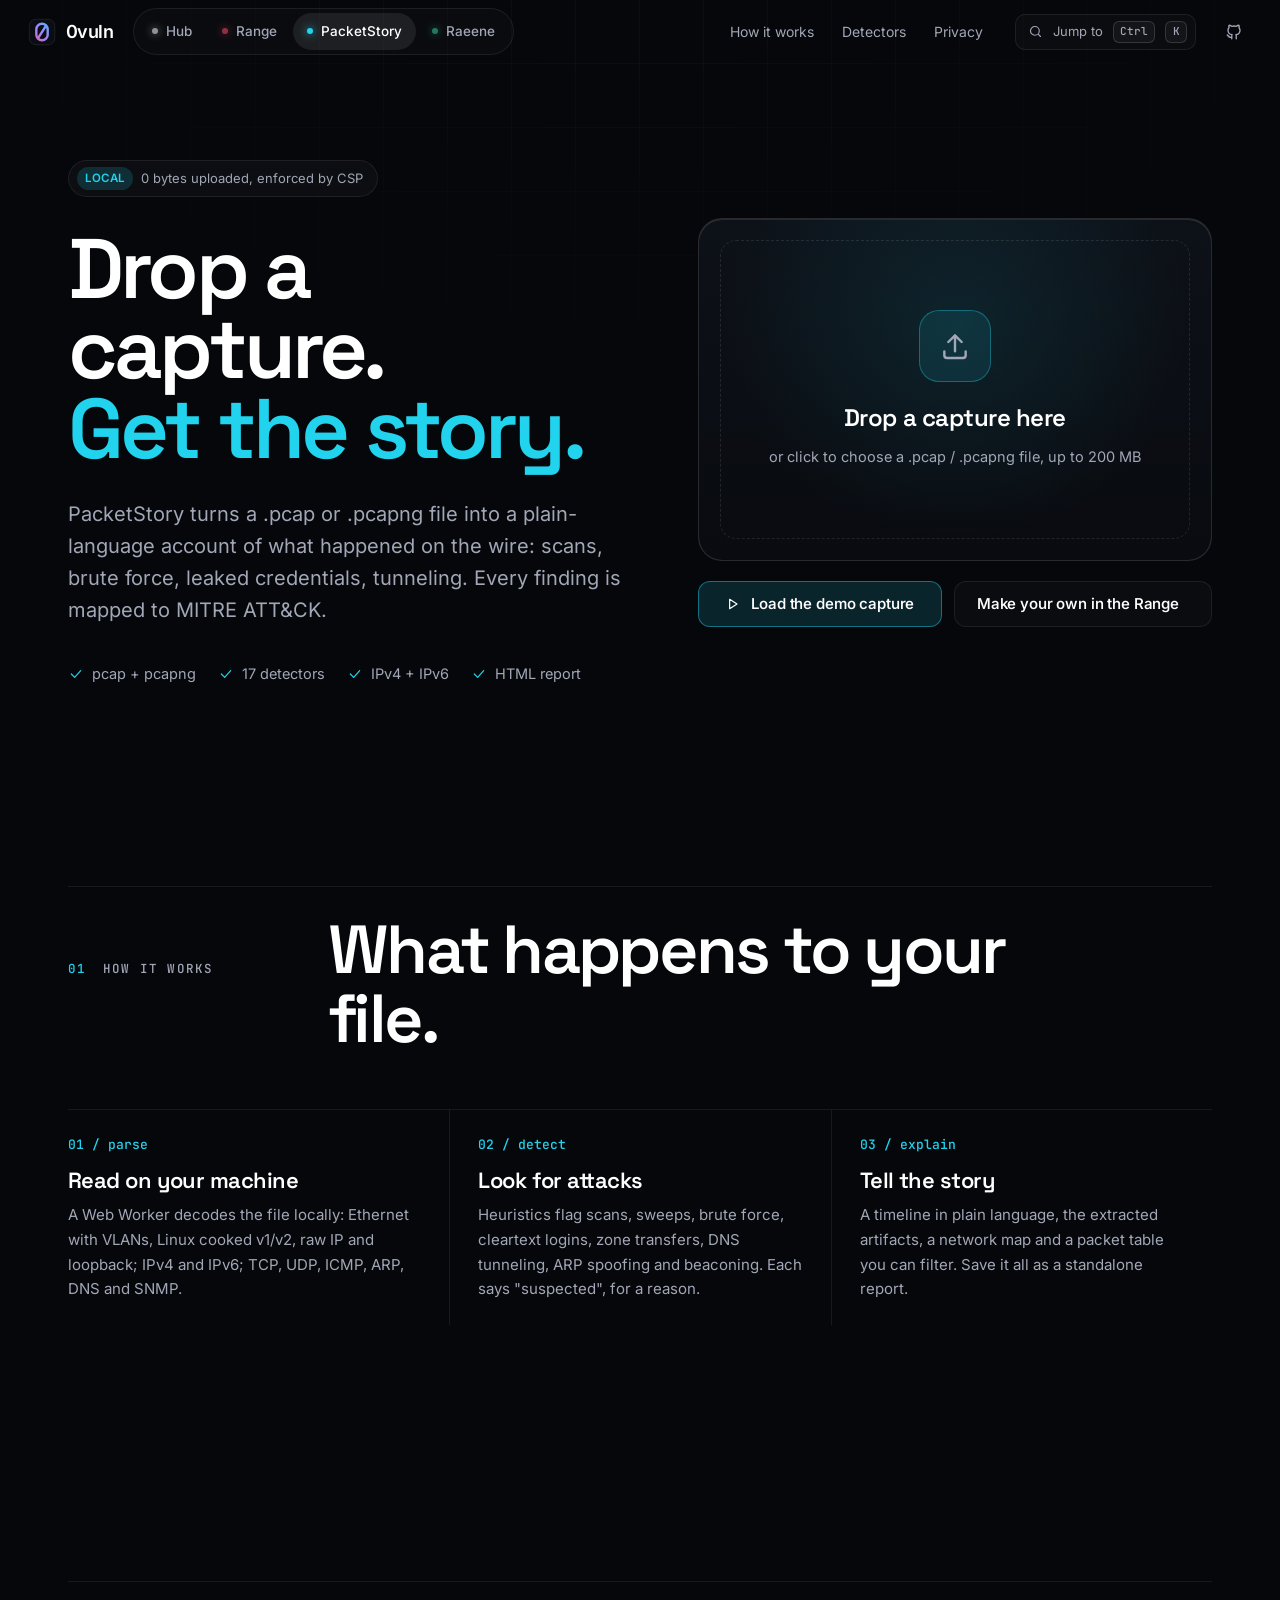
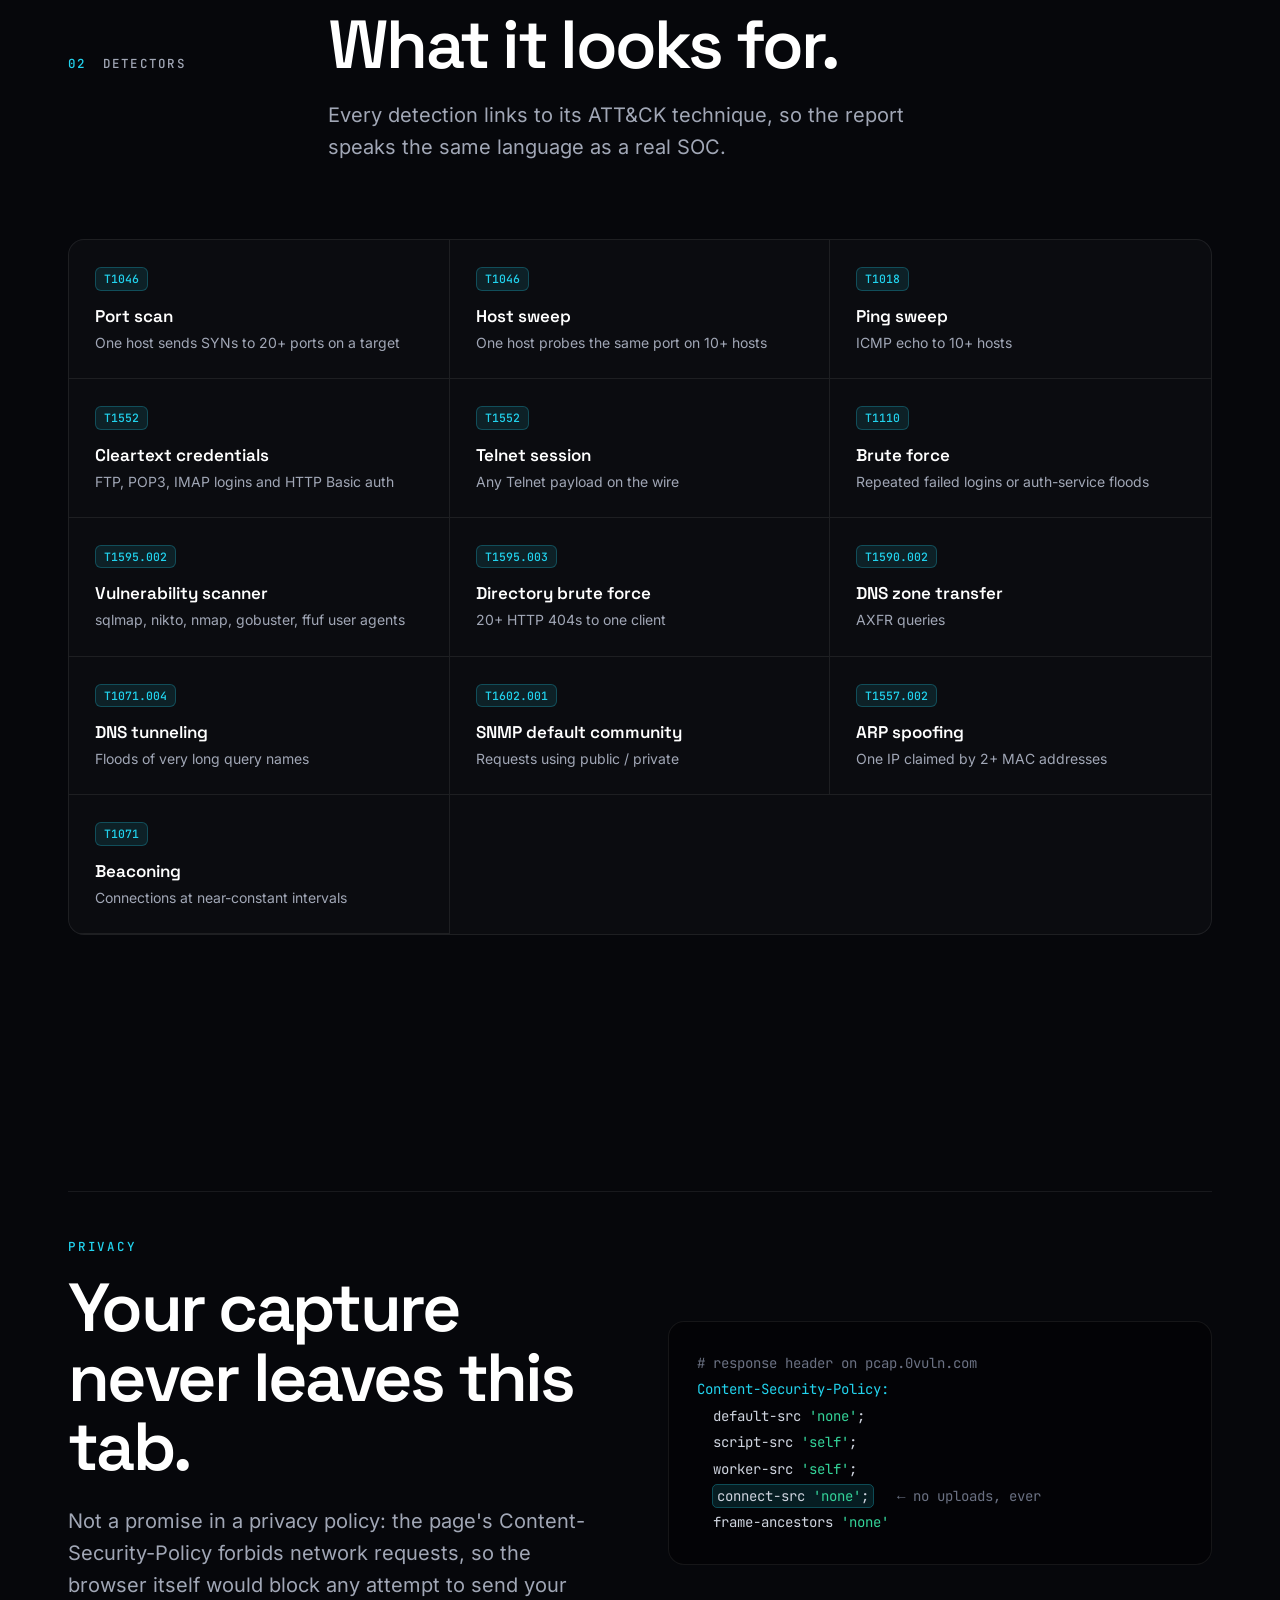
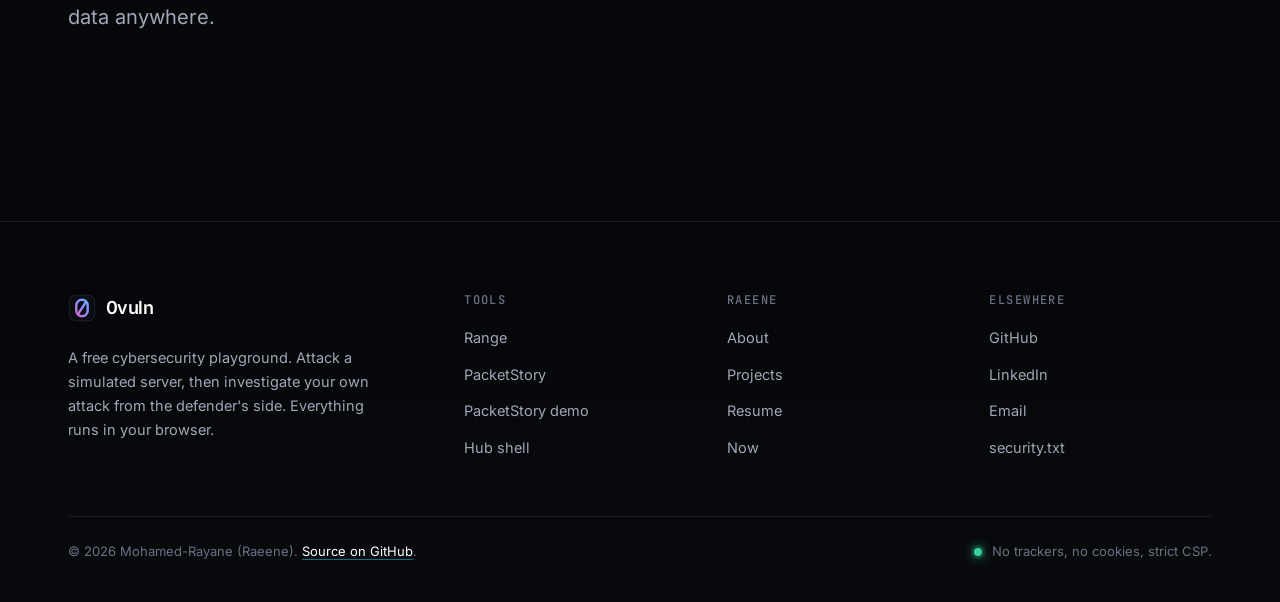
==== commit 4927687e: "Less template, more identity - Drop glow blobs, gradient text, cursor spotlights, giant footer word " ====
--- a/index.html
+++ b/index.html
@@ -65,11 +65,11 @@
 
     <section class="section" id="how">
       <div class="wrap">
-        <div class="section-head reveal"><p class="eyebrow">How it works</p><h2 class="h-1">Parse. Detect.<br><span class="dim">Explain.</span></h2></div>
-        <div class="grid g3">
-          <div class="card reveal"><span class="ic"><svg viewBox="0 0 24 24" fill="none" stroke="currentColor" stroke-width="1.8" stroke-linecap="round" stroke-linejoin="round" aria-hidden="true"><rect x="6" y="6" width="12" height="12" rx="2"/><path d="M9 2v4M15 2v4M9 18v4M15 18v4M2 9h4M2 15h4M18 9h4M18 15h4"/></svg></span><h3>Parse</h3><p>A Web Worker reads your file on your machine. Ethernet with VLANs, Linux cooked v1/v2, raw IP and loopback; IPv4 and IPv6; TCP, UDP, ICMP, ARP, DNS and SNMP.</p></div>
-          <div class="card reveal d1"><span class="ic"><svg viewBox="0 0 24 24" fill="none" stroke="currentColor" stroke-width="1.8" stroke-linecap="round" stroke-linejoin="round" aria-hidden="true"><circle cx="11" cy="11" r="7"/><path d="m20 20-3.5-3.5"/></svg></span><h3>Detect</h3><p>Heuristics flag scans, sweeps, brute force, cleartext logins, zone transfers, DNS tunneling, ARP spoofing and beaconing. Each one says "suspected", for a reason.</p></div>
-          <div class="card reveal d2"><span class="ic"><svg viewBox="0 0 24 24" fill="none" stroke="currentColor" stroke-width="1.8" stroke-linecap="round" stroke-linejoin="round" aria-hidden="true"><path d="M4 19V5a2 2 0 0 1 2-2h14v16H6a2 2 0 0 0-2 2zm0 0a2 2 0 0 0 2 2h14"/></svg></span><h3>Explain</h3><p>You get a timeline in plain language, the extracted artifacts, a network map and a packet table you can filter. Save it all as a standalone report.</p></div>
+        <div class="section-head reveal"><p class="eyebrow">How it works</p><h2 class="h-1">What happens to your file.</h2></div>
+        <div class="steps reveal">
+          <div><span class="n">01 / parse</span><h3>Read on your machine</h3><p>A Web Worker decodes the file locally: Ethernet with VLANs, Linux cooked v1/v2, raw IP and loopback; IPv4 and IPv6; TCP, UDP, ICMP, ARP, DNS and SNMP.</p></div>
+          <div><span class="n">02 / detect</span><h3>Look for attacks</h3><p>Heuristics flag scans, sweeps, brute force, cleartext logins, zone transfers, DNS tunneling, ARP spoofing and beaconing. Each says "suspected", for a reason.</p></div>
+          <div><span class="n">03 / explain</span><h3>Tell the story</h3><p>A timeline in plain language, the extracted artifacts, a network map and a packet table you can filter. Save it all as a standalone report.</p></div>
         </div>
       </div>
     </section>
@@ -100,7 +100,7 @@
         <div class="priv reveal">
           <div>
             <p class="eyebrow">Privacy</p>
-            <h2 class="h-1">Your capture never<br>leaves this tab.</h2>
+            <h2 class="h-1">Your capture never leaves this tab.</h2>
             <p class="lead">Not a promise in a privacy policy: the page's Content-Security-Policy forbids network requests, so the browser itself would block any attempt to send your data anywhere.</p>
           </div>
           <pre class="csp"><span class="d"># response header on pcap.0vuln.com</span>
--- a/ds.css
+++ b/ds.css
@@ -276,3 +276,49 @@
 
 /* grid children may shrink below their content width (prevents mobile overflow) */
 .grid > *, .me-grid > *, .ps-grid > *, .shell-grid > *, .now-split > *, .about-grid > *, .priv > *, .rg-app > *, .work > *, .bento > *, .loop > * { min-width: 0; }
+
+/* =====================================================================
+   v2.1 identity: fewer template tropes, more structure
+   ===================================================================== */
+/* background: a quiet grid only, no drifting color blobs */
+.bg-fx i { display: none; }
+.bg-fx::before { opacity: .4; }
+/* emphasis is one solid color, never a gradient */
+.grad, .grad-acc { background: none; -webkit-background-clip: initial; background-clip: initial; color: var(--acc); }
+/* cards: plain border, no cursor spotlight, no lift */
+.card::before, .card::after { display: none; }
+.card { background: var(--bg-2); }
+.card:hover { border-color: var(--line-2); }
+a.card:hover { transform: none; }
+.btn-primary, .btn-primary:hover { box-shadow: none; }
+.btn-primary:hover { background: #e9ebf0; }
+.foot-word { display: none; }
+
+/* numbered, asymmetric section heads: "01  Label | Heading" */
+body { counter-reset: sec; }
+.section-head { max-width: none; display: grid; grid-template-columns: 220px minmax(0, 760px); gap: 0 40px; align-items: baseline; padding-top: 28px; border-top: 1px solid var(--line); }
+.section-head > :not(.eyebrow) { grid-column: 2; }
+.section-head .eyebrow { grid-row: 1 / span 3; counter-increment: sec; color: var(--muted); letter-spacing: .1em; margin: 0; }
+.section-head .eyebrow::before { content: counter(sec, decimal-leading-zero); width: auto; height: auto; background: none; opacity: 1; color: var(--acc); margin-right: 6px; }
+.section-head .lead { margin-top: 20px; }
+.section-head.center { text-align: left; margin-left: 0; }
+@media (max-width: 820px) { .section-head { grid-template-columns: 1fr; } .section-head > * { grid-column: 1 !important; } .section-head .eyebrow { grid-row: auto; margin-bottom: 18px; } }
+
+/* plain spec rows (used instead of icon-card grids) */
+.spec { border-top: 1px solid var(--line); }
+.spec > div { display: grid; grid-template-columns: 220px minmax(0, 1fr); gap: 8px 40px; padding: 26px 0; border-bottom: 1px solid var(--line); }
+.spec dt, .spec .k { font: 500 13px/1.7 var(--mono); color: var(--acc); }
+.spec dd, .spec .v { margin: 0; color: var(--muted); font-size: 16px; max-width: 760px; }
+.spec dd b, .spec .v b { color: #fff; font-weight: 600; }
+@media (max-width: 820px) { .spec > div { grid-template-columns: 1fr; } }
+
+/* numbered steps (instead of icon cards) */
+.steps { display: grid; grid-template-columns: repeat(3, minmax(0, 1fr)); border-top: 1px solid var(--line); }
+.steps > div { padding: 28px 28px 8px 0; }
+.steps > div + div { padding-left: 28px; border-left: 1px solid var(--line); }
+.steps .n { display: block; font: 500 13px/1 var(--mono); color: var(--acc); margin-bottom: 18px; }
+.steps h3 { font-size: 22px; margin-bottom: 10px; }
+.steps p { color: var(--muted); font-size: 15px; }
+@media (max-width: 820px) { .steps { grid-template-columns: 1fr; } .steps > div, .steps > div + div { padding: 24px 0 4px; border-left: 0; border-bottom: 1px solid var(--line); } }
+.eyebrow::before { display: none; }
+.section-head .eyebrow::before { display: inline; }
--- a/app.css
+++ b/app.css
@@ -205,3 +205,12 @@
 .nf .code { font: 700 clamp(120px, 26vw, 280px)/.85 var(--display); letter-spacing: -.06em; margin-bottom: 24px; }
 .nf .lead { margin: 0 auto 36px; }
 .nf .row { justify-content: center; }
+
+/* v2.1 */
+.drop { animation: none; background: var(--line-2); box-shadow: none; }
+.drop:hover, .dragging .drop { background: rgba(34, 211, 238, .6); transform: none; }
+.drop-ic { box-shadow: none; animation: none; }
+.priv { background: none; border: 0; border-top: 1px solid var(--line); border-radius: 0; padding: 40px 0 0; }
+.verdict, .tile { animation: none; }
+.v-bad .v-ic { box-shadow: none; }
+.track i { background: var(--cyan); }
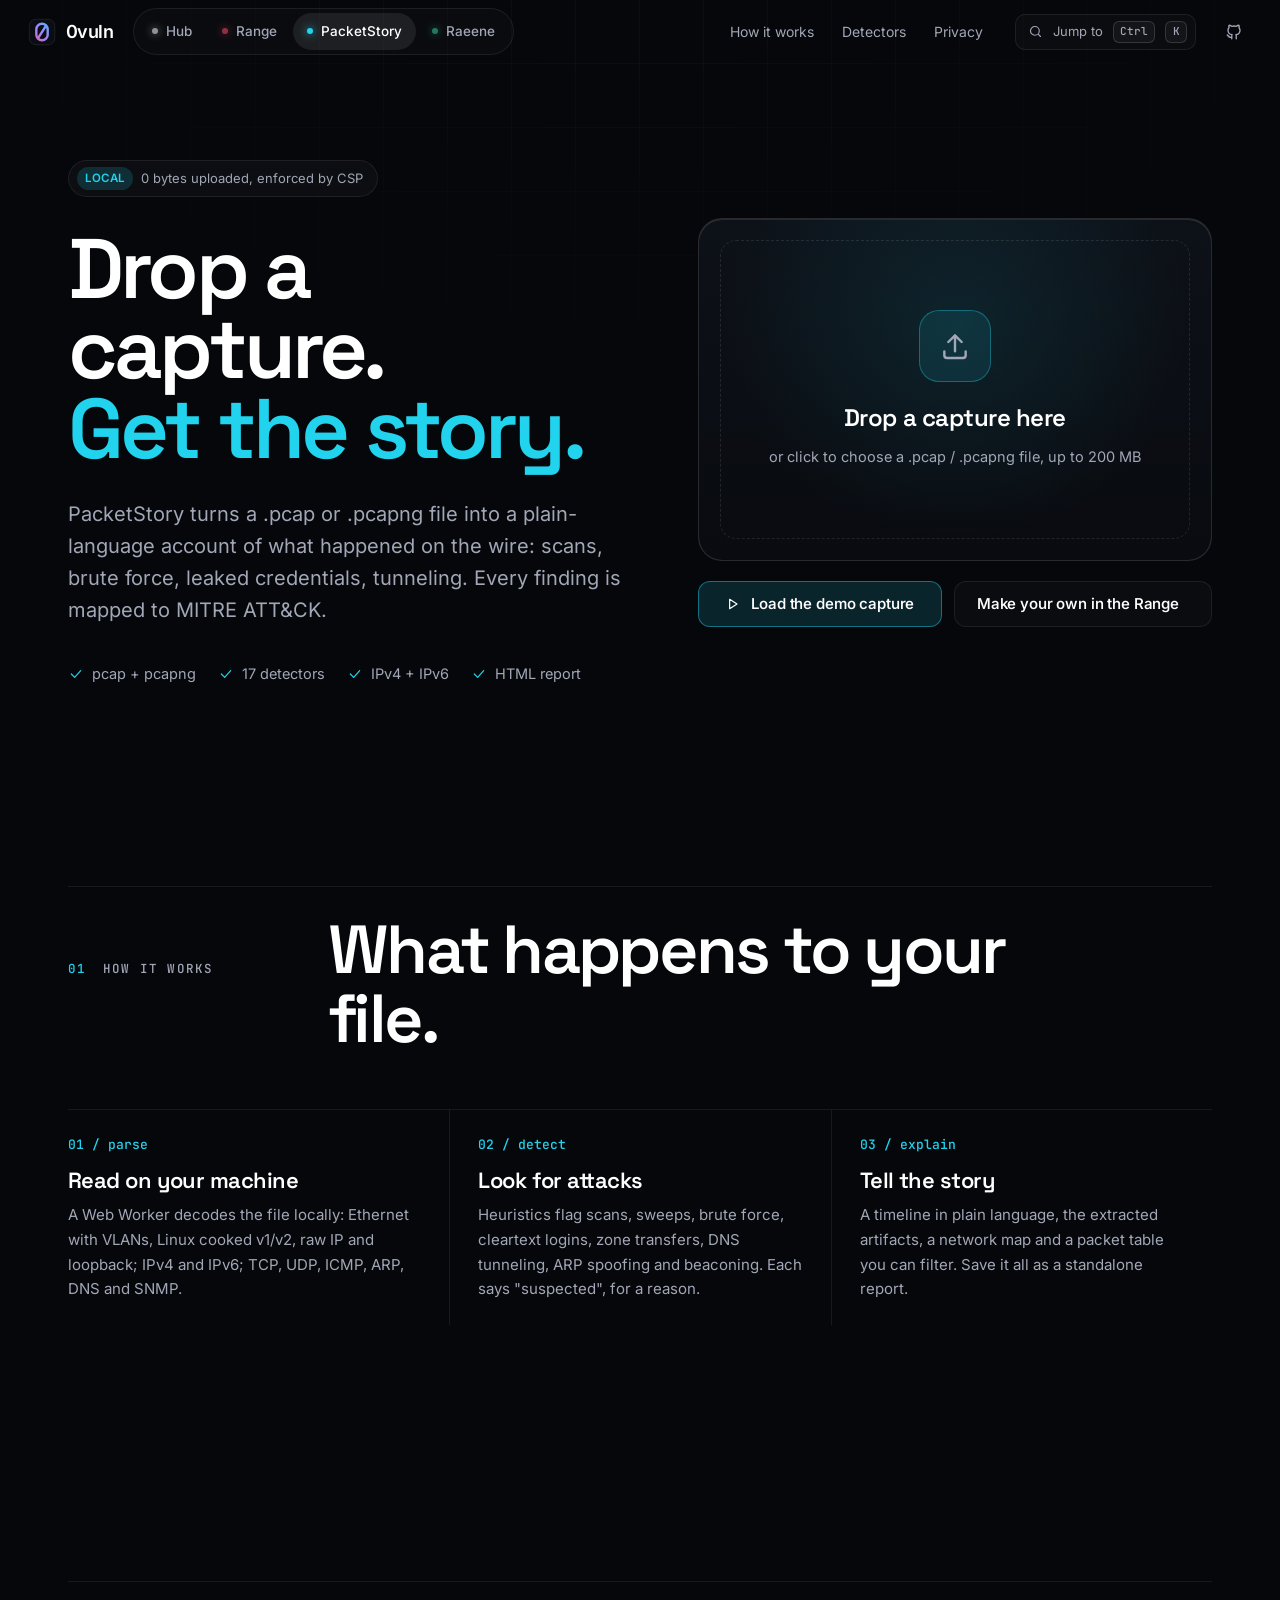
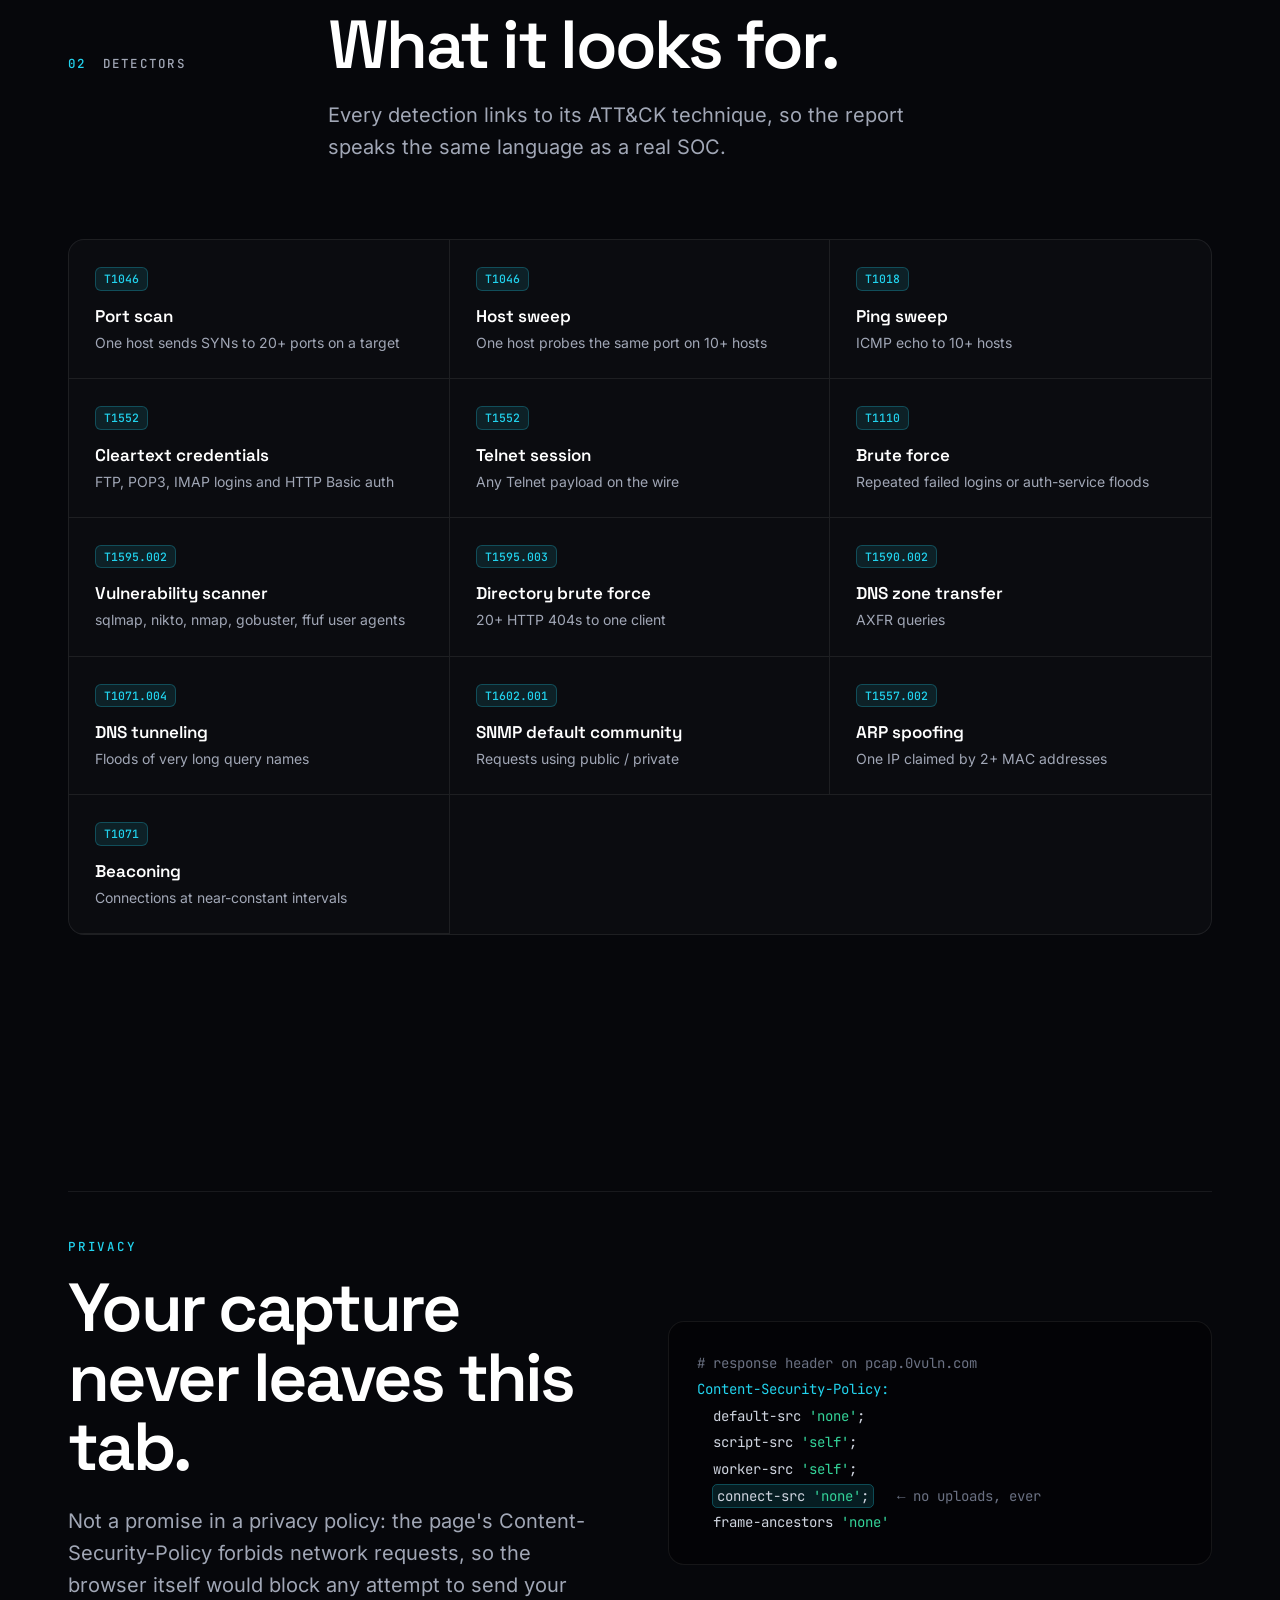
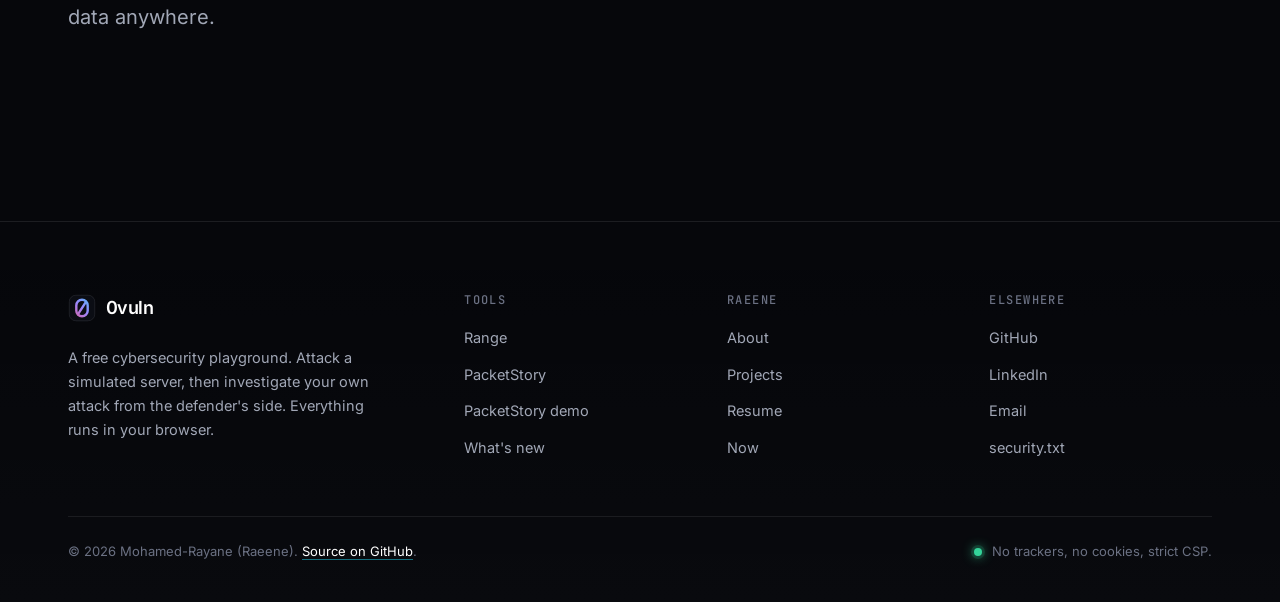
==== commit 78f5ec4f: "What's new page and feed, security.txt on every subdomain - Hub: /changelog/ and an Atom feed (/feed" ====
--- a/index.html
+++ b/index.html
@@ -15,12 +15,14 @@
 <meta name="twitter:card" content="summary_large_image">
 <meta name="theme-color" content="#06070b">
 <link rel="icon" href="/favicon.svg" type="image/svg+xml">
+<link rel="apple-touch-icon" href="/icon-192.png">
+<link rel="alternate" type="application/atom+xml" title="0vuln: what's new" href="https://0vuln.com/feed.xml"><link rel="manifest" href="/manifest.webmanifest">
 <link rel="preload" href="/fonts/inter.woff2" as="font" type="font/woff2" crossorigin>
 <link rel="preload" href="/fonts/space-grotesk.woff2" as="font" type="font/woff2" crossorigin>
 <link rel="stylesheet" href="/ds.css"><link rel="stylesheet" href="/app.css">
-<script src="/ds.js" defer></script><script src="/app.js" defer></script>
+<script src="/ds.js" defer></script><script src="/app.js" defer></script><script src="/inspect.js" defer></script>
 </head>
-<body data-site="pcap">
+<body data-site="pcap" data-offline>
 <a class="skip" href="#main">Skip to content</a>
 <div class="bg-fx" aria-hidden="true"><i></i><i></i><i></i></div>
 <header class="nav" id="top">
@@ -133,7 +135,7 @@
         <a class="logo" href="https://0vuln.com/"><img src="/favicon.svg" alt="" width="28" height="28"><span>0vuln</span></a>
         <p class="blurb">A free cybersecurity playground. Attack a simulated server, then investigate your own attack from the defender's side. Everything runs in your browser.</p>
       </div>
-      <div><h4>Tools</h4><ul><li><a href="https://range.0vuln.com/">Range</a></li><li><a href="https://pcap.0vuln.com/">PacketStory</a></li><li><a href="https://pcap.0vuln.com/#demo">PacketStory demo</a></li><li><a href="https://0vuln.com/#shell">Hub shell</a></li></ul></div>
+      <div><h4>Tools</h4><ul><li><a href="https://range.0vuln.com/">Range</a></li><li><a href="https://pcap.0vuln.com/">PacketStory</a></li><li><a href="https://pcap.0vuln.com/#demo">PacketStory demo</a></li><li><a href="https://0vuln.com/changelog/">What's new</a></li></ul></div>
       <div><h4>Raeene</h4><ul><li><a href="https://raeene.0vuln.com/about/">About</a></li><li><a href="https://raeene.0vuln.com/projects/">Projects</a></li><li><a href="https://raeene.0vuln.com/resume/">Resume</a></li><li><a href="https://raeene.0vuln.com/now/">Now</a></li></ul></div>
       <div><h4>Elsewhere</h4><ul><li><a href="https://github.com/Raeene">GitHub</a></li><li><a href="https://www.linkedin.com/in/ray-safi-938491195/">LinkedIn</a></li><li><a href="mailto:raaene@protonmail.com">Email</a></li><li><a href="https://0vuln.com/.well-known/security.txt">security.txt</a></li></ul></div>
     </div>
--- a/app.css
+++ b/app.css
@@ -214,3 +214,53 @@
 .verdict, .tile { animation: none; }
 .v-bad .v-ic { box-shadow: none; }
 .track i { background: var(--cyan); }
+
+/* ---------- packet inspector drawer ---------- */
+.sec-act { margin-left: auto; }
+.sec-act svg { width: 14px; height: 14px; }
+#rows tr[data-pk] { cursor: pointer; }
+#rows tr.sel td { background: rgba(34, 211, 238, .1); }
+#rows tr:focus-visible { outline: 2px solid var(--cyan); outline-offset: -2px; }
+.insp { position: fixed; top: var(--nav-h); right: 0; bottom: 0; z-index: 60; width: min(560px, 100vw); display: flex; flex-direction: column; background: #0b0d13; border-left: 1px solid var(--line-2); box-shadow: -30px 0 80px -30px #000; transform: translateX(105%); transition: transform .3s var(--ease); }
+.insp.open { transform: none; }
+.insp-h { display: flex; align-items: center; gap: 12px; padding: 16px 20px; border-bottom: 1px solid var(--line); }
+.insp-h b { flex: 1; font: 600 15px/1.3 var(--display); color: #fff; }
+.insp-nav { display: flex; gap: 4px; }
+.insp-nav button { width: 32px; height: 32px; border-radius: 8px; border: 1px solid var(--line); color: var(--muted); font-size: 16px; }
+.insp-nav button:hover { color: #fff; border-color: var(--line-2); }
+.insp-tabs { display: flex; gap: 4px; padding: 10px 16px; border-bottom: 1px solid var(--line); }
+.insp-tabs button { padding: 7px 12px; border-radius: 8px; font-size: 13px; color: var(--muted); }
+.insp-tabs button.on { color: #fff; background: rgba(34, 211, 238, .14); }
+.insp-tabs button:disabled { opacity: .35; cursor: not-allowed; }
+.insp-b { flex: 1; overflow-y: auto; padding: 16px 20px 28px; }
+.insp-note { font-size: 13px; color: var(--dim); margin: 14px 0; }
+.lyr details { border: 1px solid var(--line); border-radius: 10px; margin-bottom: 8px; background: var(--panel); }
+.lyr summary { display: flex; gap: 12px; align-items: baseline; padding: 11px 14px; cursor: pointer; list-style: none; }
+.lyr summary::-webkit-details-marker { display: none; }
+.lyr summary::before { content: "\25B8"; color: var(--dim); font-size: 11px; transition: transform .2s; }
+.lyr details[open] summary::before { transform: rotate(90deg); }
+.lyr summary b { color: #fff; font-size: 14px; }
+.lyr summary span { margin-left: auto; font: 12px var(--mono); color: var(--dim); text-align: right; overflow: hidden; text-overflow: ellipsis; white-space: nowrap; max-width: 60%; }
+.lyr dl { margin: 0; padding: 4px 14px 12px 34px; }
+.lyr dl div { display: grid; grid-template-columns: 170px 1fr; gap: 12px; padding: 5px 6px; border-radius: 6px; font-size: 13px; }
+.lyr dl div:hover { background: rgba(34, 211, 238, .08); }
+.lyr dt { color: var(--muted); }
+.lyr dd { margin: 0; font: 12.5px var(--mono); color: #e3e6ee; word-break: break-all; white-space: pre-wrap; }
+.lyr dd.good { color: var(--green); } .lyr dd.bad { color: var(--red); }
+.hex { margin-top: 16px; font: 12.5px/1.7 var(--mono); color: #cfd4df; }
+.hex > div { display: flex; gap: 14px; white-space: pre; }
+.hex .off { color: var(--dim); }
+.hex .hx i { font-style: normal; padding: 0 3px; border-radius: 3px; }
+.hex .as i { font-style: normal; border-radius: 2px; }
+.hex i.hl { background: rgba(34, 211, 238, .35); color: #fff; }
+.fl-h { display: flex; gap: 12px; align-items: center; font: 600 13px var(--mono); flex-wrap: wrap; }
+.fl-h .c, .insp-note b.c { color: var(--red); } .fl-h .s { color: var(--cyan); }
+.fl { display: grid; grid-template-columns: 70px 1fr; gap: 10px; margin-top: 6px; cursor: pointer; }
+.fl-m { font: 11.5px var(--mono); color: var(--dim); padding-top: 9px; }
+.fl pre { margin: 0; padding: 8px 12px; border-radius: 8px; font: 12.5px/1.55 var(--mono); white-space: pre-wrap; word-break: break-all; }
+.fl.c pre { background: rgba(255, 77, 109, .1); color: #ffd1d9; border-left: 2px solid var(--red); }
+.fl.s pre { background: rgba(34, 211, 238, .08); color: #c9f5fc; border-left: 2px solid var(--cyan); }
+.fl:hover pre { filter: brightness(1.25); }
+@media (max-width: 600px) { .lyr dl div { grid-template-columns: 1fr; gap: 2px; } .lyr dl { padding-left: 14px; } .hex { font-size: 10.5px; } .hex > div { gap: 8px; } }
+.story li, .st-card { min-width: 0; }
+.st-card p, .tl-axis, .verdict p { overflow-wrap: anywhere; }
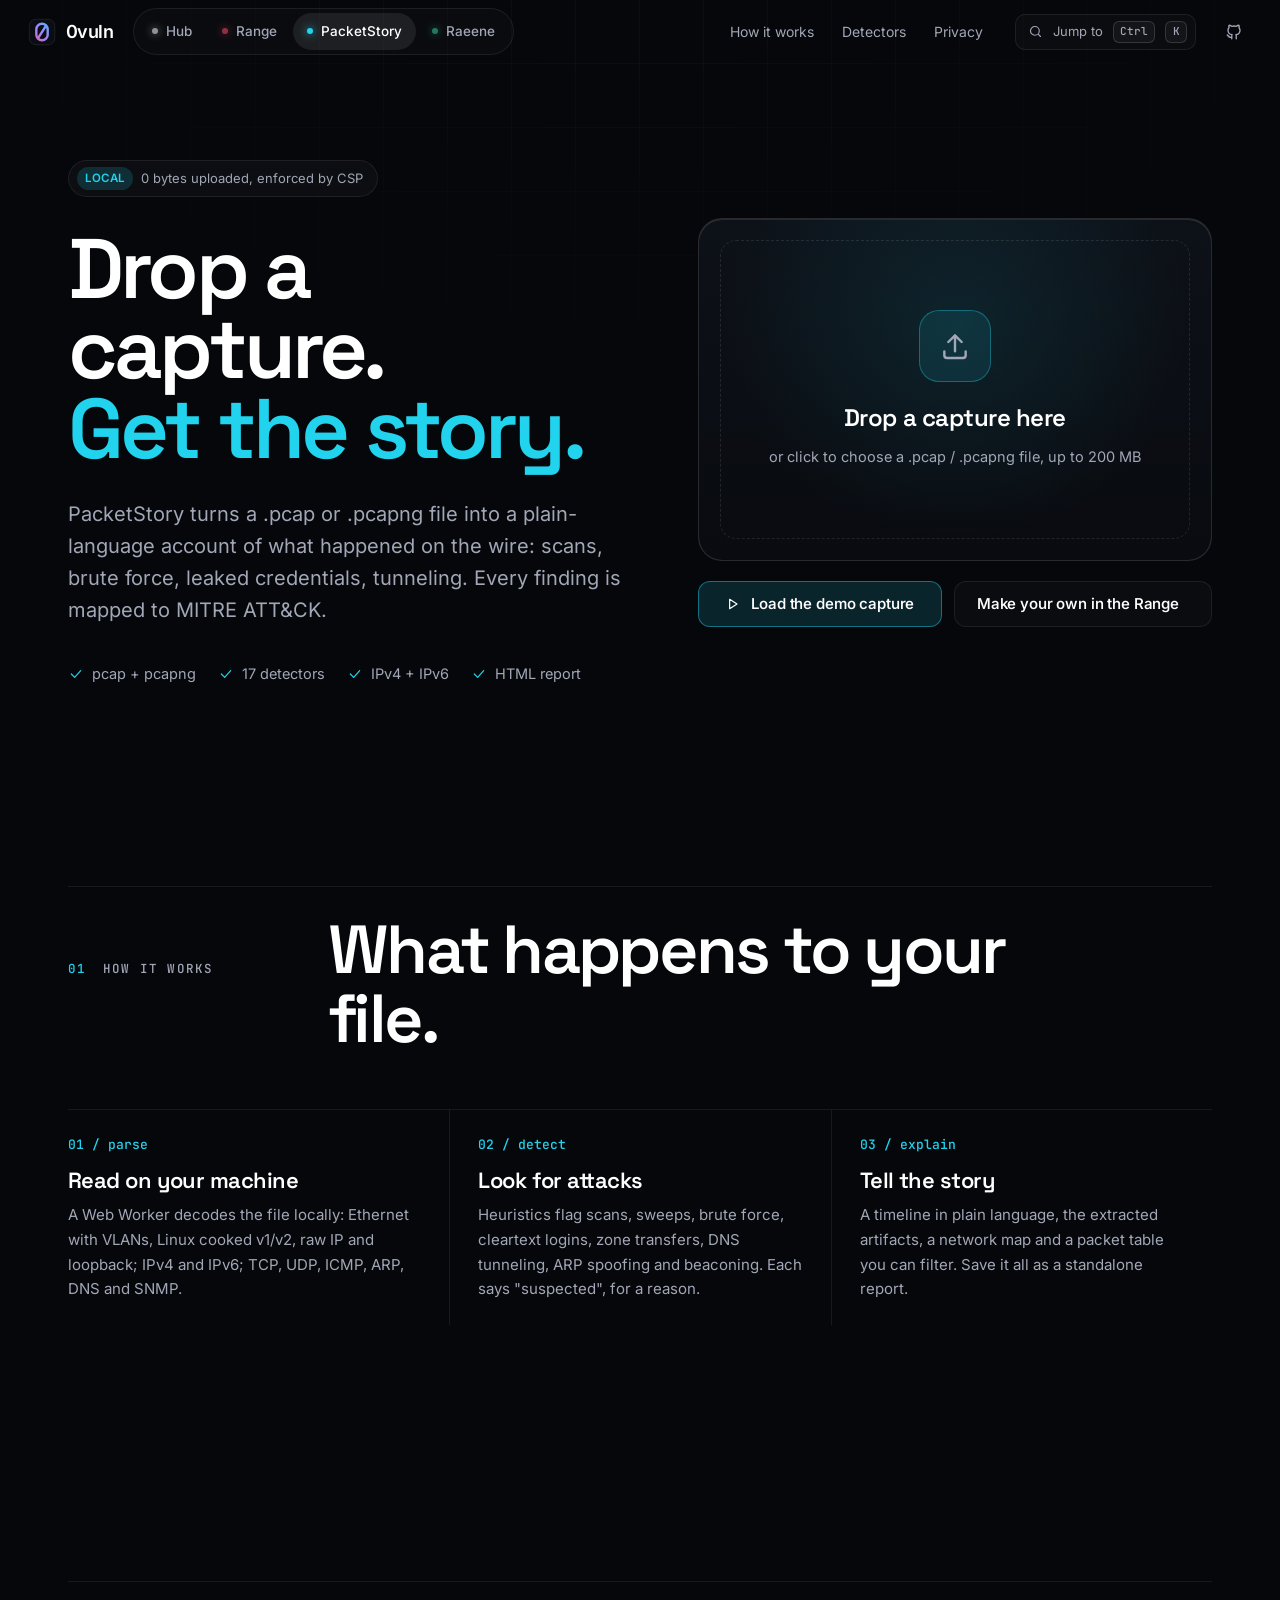
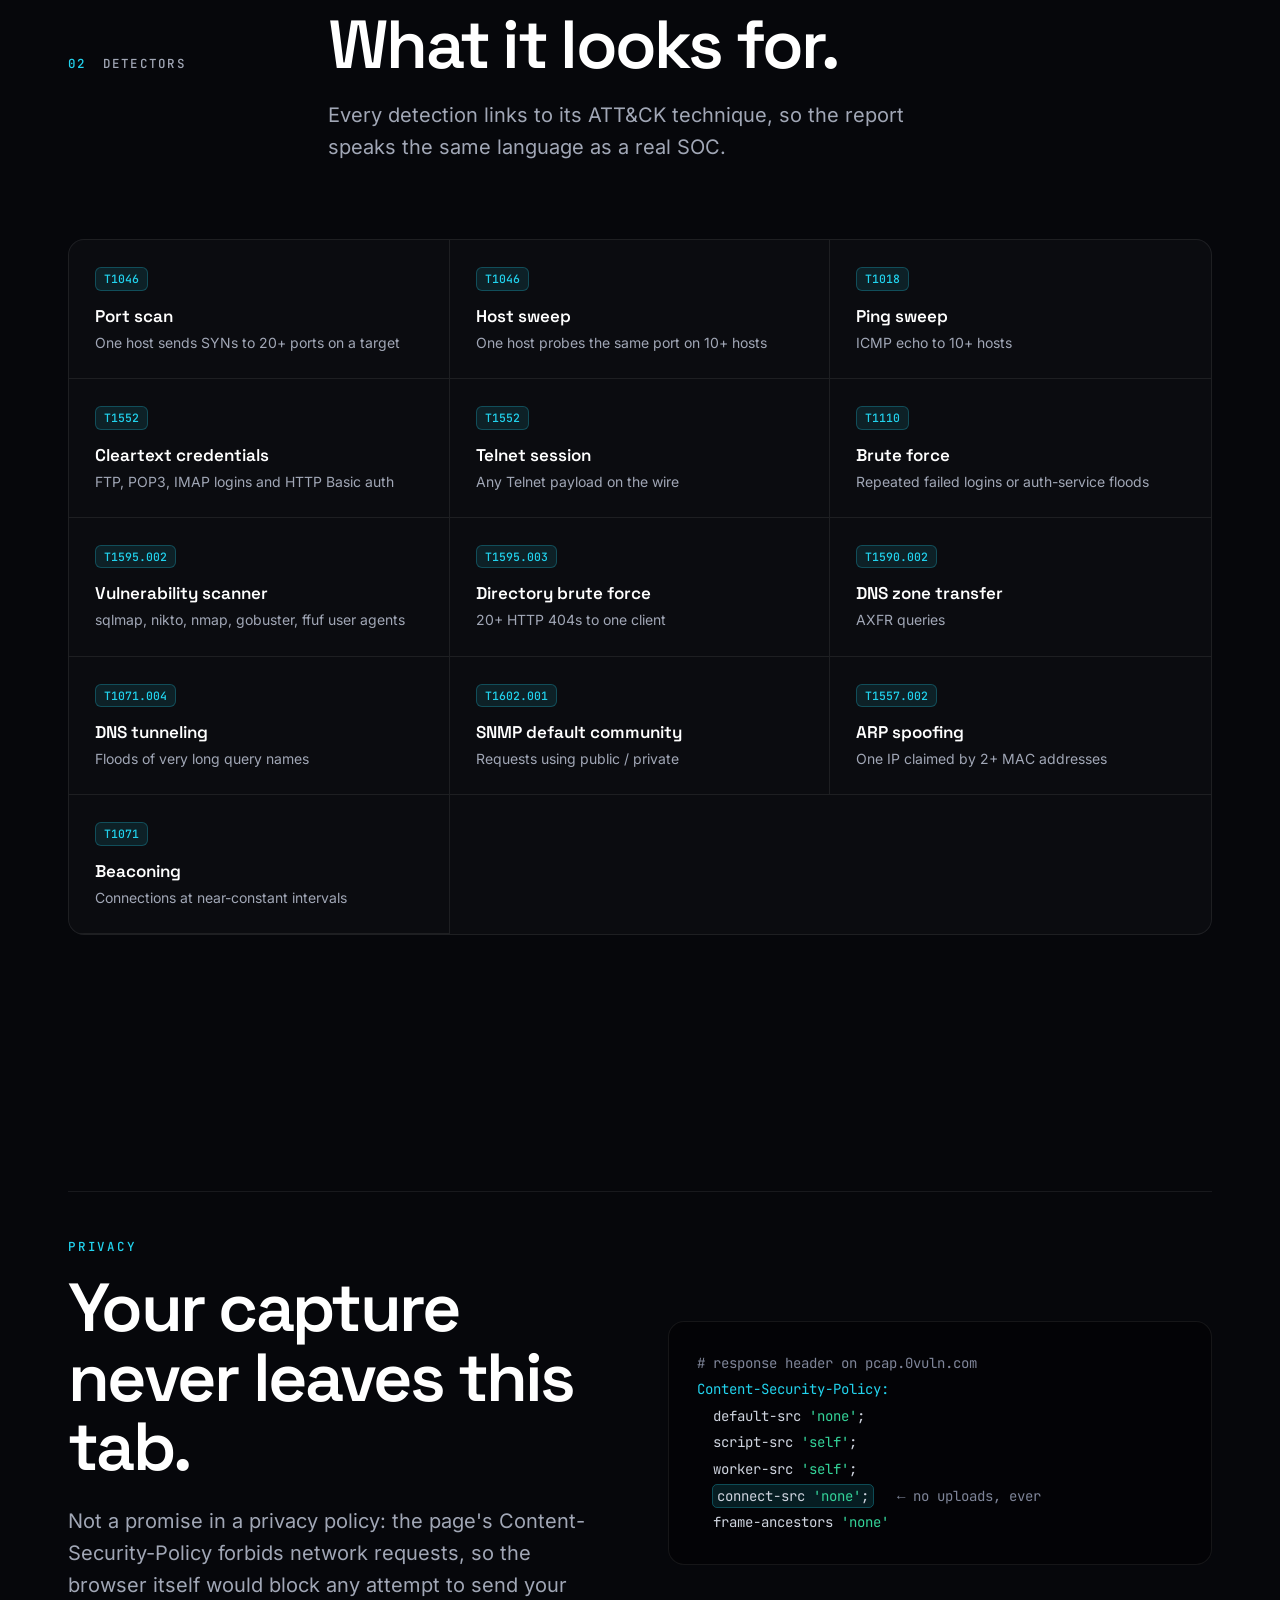
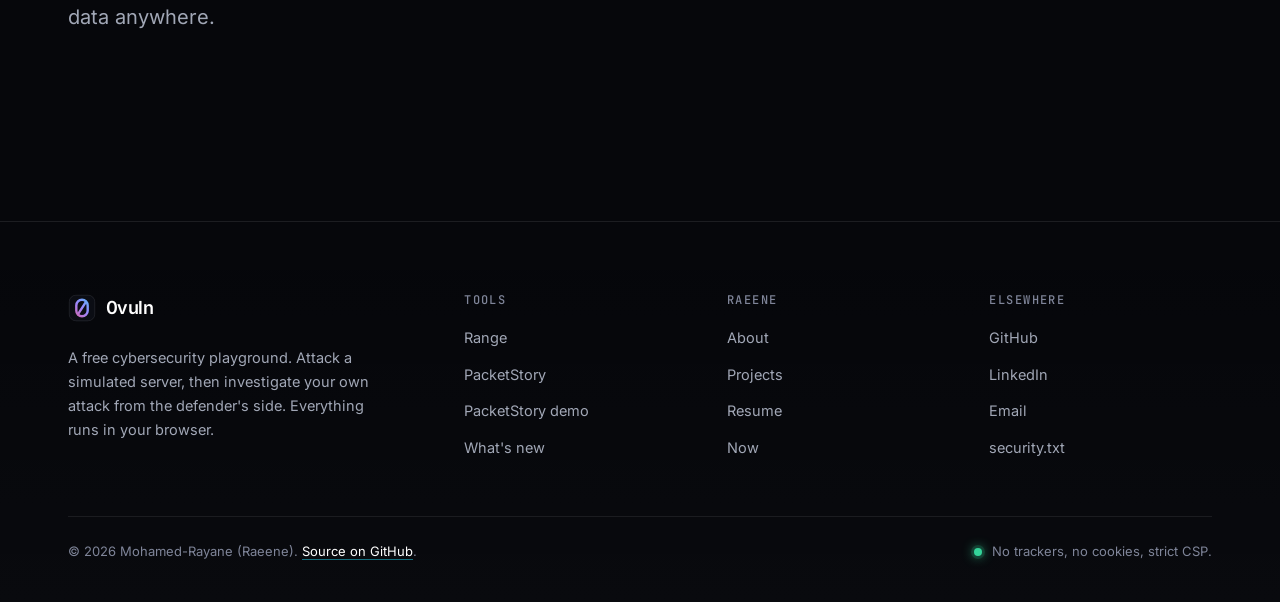
==== commit a19b07a3: "SEO: robots.txt, sitemap.xml, WebApplication structured data Co-Authored-By: Claude Opus 5.5 <norepl" ====
--- a/index.html
+++ b/index.html
@@ -20,7 +20,8 @@
 <link rel="preload" href="/fonts/inter.woff2" as="font" type="font/woff2" crossorigin>
 <link rel="preload" href="/fonts/space-grotesk.woff2" as="font" type="font/woff2" crossorigin>
 <link rel="stylesheet" href="/ds.css"><link rel="stylesheet" href="/app.css">
-<script src="/ds.js" defer></script><script src="/app.js" defer></script><script src="/inspect.js" defer></script>
+<script src="/ds.js" defer></script><script src="/app.js" defer></script><script src="/inspect.js" defer></script><script src="/case.js" defer></script>
+<script type="application/ld+json">{"@context":"https://schema.org","@type":"WebApplication","name":"PacketStory","url":"https://pcap.0vuln.com/","description":"Drop a .pcap or .pcapng file and get the story of what happened in plain language, mapped to MITRE ATT&CK. Runs entirely in the browser.","applicationCategory":"SecurityApplication","operatingSystem":"Any (web browser)","offers":{"@type":"Offer","price":"0","priceCurrency":"USD"},"author":{"@type":"Person","name":"Mohamed-Rayane (Raeene)","url":"https://raeene.0vuln.com/"},"isAccessibleForFree":true}</script>
 </head>
 <body data-site="pcap" data-offline>
 <a class="skip" href="#main">Skip to content</a>
@@ -121,7 +122,7 @@
     <div class="dash-bar">
       <div class="wrap db-in">
         <div class="db-file"><span class="db-ic"><svg viewBox="0 0 24 24" fill="none" stroke="currentColor" stroke-width="1.8" stroke-linecap="round" stroke-linejoin="round" aria-hidden="true"><path d="M14 3H6a2 2 0 0 0-2 2v14a2 2 0 0 0 2 2h12a2 2 0 0 0 2-2V9z"/><path d="M14 3v6h6"/></svg></span><div><b id="db-name">capture.pcap</b><span id="db-meta"></span></div></div>
-        <nav class="db-tabs" aria-label="Report sections"><a href="#s-overview">Overview</a><a href="#s-story">Story</a><a href="#s-artifacts" id="tab-art">Artifacts</a><a href="#s-network">Network</a><a href="#s-packets">Packets</a></nav>
+        <nav class="db-tabs" aria-label="Report sections"><a href="#s-overview">Overview</a><a href="#s-case" id="tab-case" hidden>Case</a><a href="#s-story">Story</a><a href="#s-artifacts" id="tab-art">Artifacts</a><a href="#s-network">Network</a><a href="#s-packets">Packets</a></nav>
         <div class="db-act"><button class="btn btn-ghost btn-sm" type="button" id="again"><svg viewBox="0 0 24 24" fill="none" stroke="currentColor" stroke-width="1.8" stroke-linecap="round" stroke-linejoin="round" aria-hidden="true"><path d="M12 16V4M7 9l5-5 5 5M4 16v3a2 2 0 0 0 2 2h12a2 2 0 0 0 2-2v-3"/></svg>New file</button><button class="btn btn-primary btn-sm" type="button" id="save"><svg viewBox="0 0 24 24" fill="none" stroke="currentColor" stroke-width="1.8" stroke-linecap="round" stroke-linejoin="round" aria-hidden="true"><path d="M12 4v12M7 11l5 5 5-5M4 16v3a2 2 0 0 0 2 2h12a2 2 0 0 0 2-2v-3"/></svg>Save report</button></div>
       </div>
     </div>
--- a/ds.css
+++ b/ds.css
@@ -16,7 +16,7 @@
   --line-2: rgba(255, 255, 255, .14);
   --text: #eceef4;
   --muted: #a1a7b6;
-  --dim: #6b7183;
+  --dim: #7f8599;   /* 5:1+ contrast on every background (WCAG AA) */
   --red: #ff4d6d;
   --violet: #9b87ff;
   --cyan: #22d3ee;
--- a/app.css
+++ b/app.css
@@ -264,3 +264,26 @@
 @media (max-width: 600px) { .lyr dl div { grid-template-columns: 1fr; gap: 2px; } .lyr dl { padding-left: 14px; } .hex { font-size: 10.5px; } .hex > div { gap: 8px; } }
 .story li, .st-card { min-width: 0; }
 .st-card p, .tl-axis, .verdict p { overflow-wrap: anywhere; }
+
+/* solve the case */
+.case { list-style: none; margin: 0; padding: 0; display: grid; grid-template-columns: repeat(2, minmax(0, 1fr)); gap: 12px; counter-reset: q; }
+.case li { padding: 16px 18px; border-radius: 14px; border: 1px solid var(--line); background: var(--panel); counter-increment: q; transition: border-color .3s, background .3s; }
+.case li.ok { border-color: rgba(52, 211, 153, .4); background: rgba(52, 211, 153, .06); }
+.case label { display: block; font-weight: 600; color: #fff; margin-bottom: 10px; font-size: 14.5px; }
+.case label::before { content: counter(q, decimal-leading-zero) "  "; font: 500 12px var(--mono); color: var(--cyan); }
+.case-row { display: flex; gap: 8px; align-items: center; }
+.case input { flex: 1; min-width: 0; height: 38px; padding: 0 12px; border-radius: 9px; border: 1px solid var(--line-2); background: rgba(0, 0, 0, .25); color: #fff; font: 13.5px var(--mono); outline: none; }
+.case input:focus { border-color: rgba(34, 211, 238, .55); }
+.case li.ok input { border-color: rgba(52, 211, 153, .45); color: var(--green); }
+.case-ok { color: var(--green); font-weight: 700; opacity: 0; transition: opacity .3s; }
+.case li.ok .case-ok { opacity: 1; }
+.case li.ok .case-hint { display: none; }
+.case-hint { font-size: 12.5px; color: var(--dim); padding: 6px 8px; border-radius: 7px; }
+.case-hint:hover { color: #fff; background: var(--panel-2); }
+.case-h { margin: 10px 0 0; font-size: 13px; color: var(--muted); }
+.case-h a { color: var(--cyan); }
+.case-done { margin-top: 16px; padding: 18px 20px; border-radius: 14px; border: 1px solid rgba(52, 211, 153, .4); background: rgba(52, 211, 153, .08); color: var(--muted); }
+.case-done b { color: var(--green); }
+.case-done a { color: #fff; text-decoration: underline; }
+@media (max-width: 760px) { .case { grid-template-columns: 1fr; } }
+.tbl-wrap:focus-visible { outline: 2px solid var(--cyan); outline-offset: 2px; }
